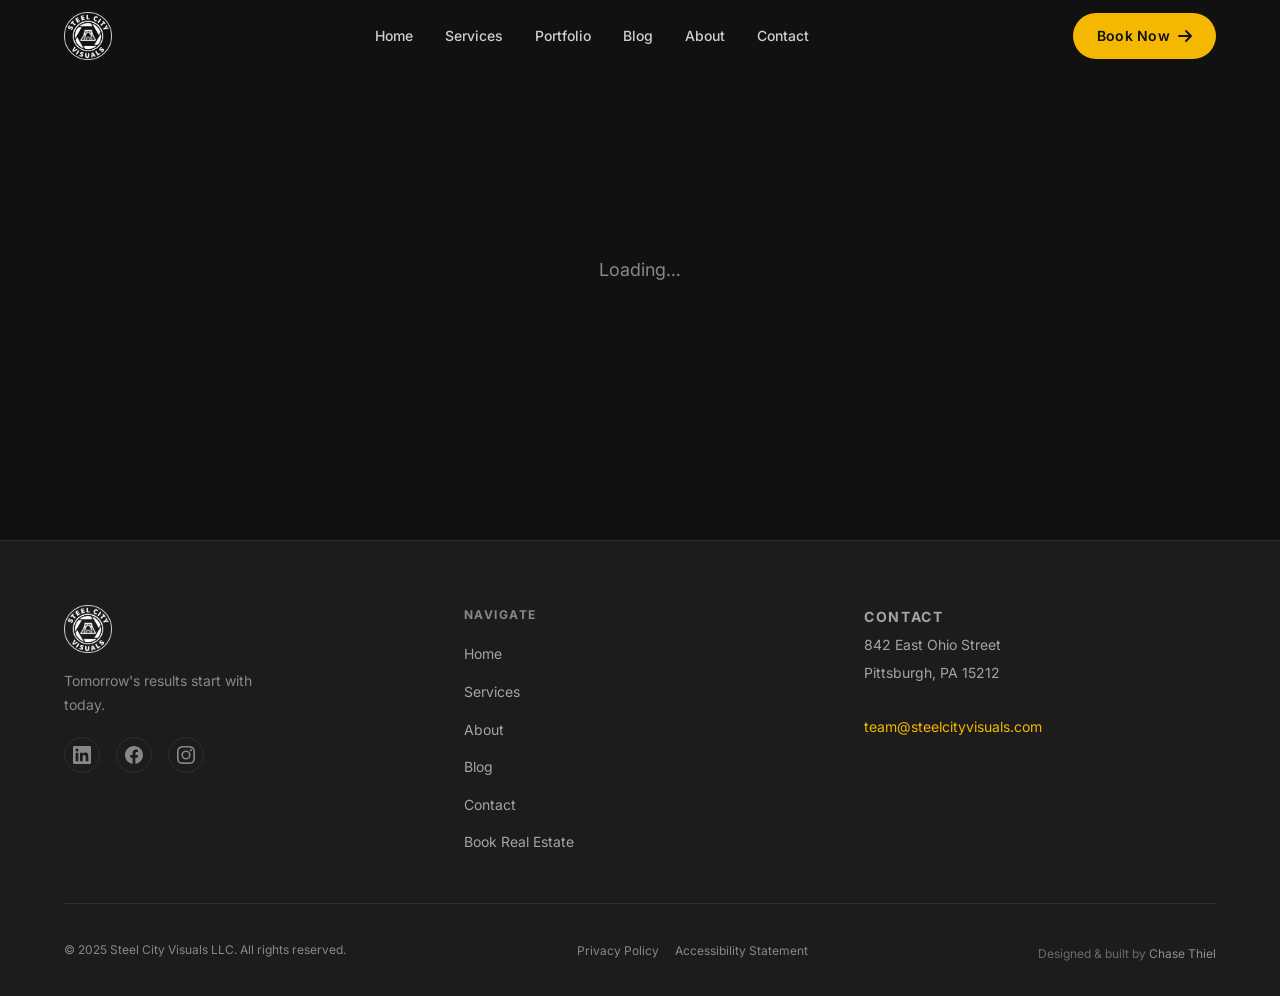
==== triple-play-package/index.html @ e825e0f8 "Publish campaign page: Triple Play Package" ====
<!DOCTYPE html>
<html lang="en">
<head>
  <meta charset="UTF-8" />
  <meta name="viewport" content="width=device-width, initial-scale=1.0" />
  <meta name="robots" content="noindex" />
  <title>Triple Play Package: Steel City Visuals</title>
  <meta name="description" id="meta-description" content="This is the triple play package!" />
  <meta property="og:title"       id="og-title"       content="Triple Play Package" />
  <meta property="og:description" id="og-description" content="This is the triple play package!" />
  <meta property="og:image"       id="og-image"        content="https://www.steelcityvisuals.com/assets/images/campaigns/pnc_aerial_drone.jpg" />
  <meta property="og:url"         id="og-url"          content="https://www.steelcityvisuals.com/triple-play-package" />
  <meta property="og:type" content="website" />
  <link rel="icon" type="image/png" href="/assets/images/brand/favicon.png" />

  <!-- Google Fonts -->
  <link rel="preconnect" href="https://fonts.googleapis.com" />
  <link rel="preconnect" href="https://fonts.gstatic.com" crossorigin />
  <link href="https://fonts.googleapis.com/css2?family=Inter:wght@400;500;600;700;800;900&display=swap" rel="stylesheet" />

  <!-- CSS -->
  <link rel="stylesheet" href="/css/variables.css" />
  <link rel="stylesheet" href="/css/base.css" />
  <link rel="stylesheet" href="/css/layout.css" />
  <link rel="stylesheet" href="/css/components.css" />
  <link rel="stylesheet" href="/css/blog.css" />
  <link rel="stylesheet" href="/css/campaign.css" />
</head>
<body>

  <a href="#main-content" class="skip-nav">Skip to main content</a>

  <!-- ── Navigation ── -->
  <nav class="nav scrolled" id="nav">
    <div class="container">
      <div class="nav__inner">

        <a href="/index.html" class="nav__logo" aria-label="Steel City Visuals">
          <img src="/assets/images/brand/logo-white.png" alt="Steel City Visuals" />
        </a>

        <ul class="nav__links">
          <li><a href="/index.html">Home</a></li>
          <li><a href="/index.html#services">Services</a></li>
          <li><a href="/portfolio.html">Portfolio</a></li>
          <li><a href="/blog.html">Blog</a></li>
          <li><a href="/index.html#about">About</a></li>
          <li><a href="/index.html#contact">Contact</a></li>
        </ul>

        <div class="nav__cta">
          <a href="https://portal.steelcityvisuals.com/book" target="_blank" rel="noopener" class="btn btn-primary">
            Book Now
            <svg width="14" height="14" viewBox="0 0 14 14" fill="none" aria-hidden="true">
              <path d="M1 7h12M8 2l5 5-5 5" stroke="currentColor" stroke-width="1.8" stroke-linecap="round" stroke-linejoin="round"/>
            </svg>
          </a>
        </div>

        <button class="nav__hamburger" aria-label="Toggle menu" aria-expanded="false">
          <span></span>
          <span></span>
          <span></span>
        </button>

      </div>
    </div>
  </nav>

  <!-- Mobile menu -->
  <div class="nav__mobile" role="navigation" aria-label="Mobile navigation">
    <a href="/index.html">Home</a>
    <a href="/index.html#services">Services</a>
    <a href="/portfolio.html">Portfolio</a>
    <a href="/blog.html">Blog</a>
    <a href="/index.html#about">About</a>
    <a href="/index.html#contact">Contact</a>
    <a href="https://portal.steelcityvisuals.com/book" target="_blank" rel="noopener" class="btn btn-primary">Book Now</a>
  </div>

  <main id="main-content">

    <!-- Loading state -->
    <div id="campaign-loading" style="min-height:60vh; display:flex; align-items:center; justify-content:center;">
      <p style="color:var(--color-muted); font-size:var(--text-lg);">Loading…</p>
    </div>

    <!-- Not found / inactive state -->
    <div id="campaign-unavailable" hidden style="min-height:60vh; display:flex; align-items:center; justify-content:center; text-align:center; padding: var(--space-16);">
      <div>
        <h1 style="font-size:var(--text-4xl); font-weight:900; color:var(--color-text); margin-bottom:var(--space-4);">Campaign Not Found</h1>
        <p style="color:var(--color-muted); margin-bottom:var(--space-8);">The campaign you're looking for doesn't exist or may have been removed.</p>
        <a href="/index.html" class="btn btn-primary">Back to Home</a>
      </div>
    </div>

    <!-- Campaign content -->
    <div id="campaign-content" hidden>

      <!-- Hero -->
      <section class="post-hero">
        <div class="post-hero__bg" id="campaign-hero-bg"></div>
        <div class="post-hero__overlay"></div>
        <div class="container post-hero__content">
          <h1 class="post-hero__title" id="campaign-title"></h1>
        </div>
      </section>

      <!-- Body -->
      <div class="container post-body-wrap">

        <div class="post-body">
          <p id="campaign-description"></p>
        </div>

        <!-- Contact -->
        <div class="campaign-contact">
          <div class="campaign-contact__heading">
            <span class="section-label">Get In Touch</span>
            <h2 class="section-title">Ready to Get Started?</h2>
            <p class="contact__intro">Fill out the form below and we'll get back to you within one business day.</p>
          </div>

          <div class="contact__form-wrap">
            <form class="contact__form" id="campaign-contact-form" action="https://formspree.io/f/xqejzloe" method="POST">
              <input type="hidden" name="campaign-slug"    id="campaign-field-slug" value="" />
              <input type="hidden" name="campaign-name"    id="campaign-field-name" value="" />
              <input type="hidden" name="_subject"         id="campaign-field-subject" value="" />

              <div class="contact__form-row">
                <div class="contact__field">
                  <label for="campaign-first-name" class="contact__label">First Name</label>
                  <input type="text" id="campaign-first-name" name="first-name" class="contact__input" placeholder="John" required />
                </div>
                <div class="contact__field">
                  <label for="campaign-last-name" class="contact__label">Last Name</label>
                  <input type="text" id="campaign-last-name" name="last-name" class="contact__input" placeholder="Smith" required />
                </div>
              </div>

              <div class="contact__field">
                <label for="campaign-email" class="contact__label">Email</label>
                <input type="email" id="campaign-email" name="email" class="contact__input" placeholder="john@example.com" required />
              </div>

              <div class="contact__field">
                <label for="campaign-message" class="contact__label">Message</label>
                <textarea id="campaign-message" name="message" class="contact__input contact__textarea" placeholder="Tell us about your project..." rows="5"></textarea>
              </div>

              <button type="submit" class="btn btn-primary btn-lg contact__submit">
                Send Message
                <svg width="16" height="16" viewBox="0 0 14 14" fill="none" aria-hidden="true">
                  <path d="M1 7h12M8 2l5 5-5 5" stroke="currentColor" stroke-width="1.8" stroke-linecap="round" stroke-linejoin="round"/>
                </svg>
              </button>
            </form>

            <div class="contact__success" id="campaign-contact-success" hidden>
              <svg width="40" height="40" viewBox="0 0 24 24" fill="none" aria-hidden="true">
                <circle cx="12" cy="12" r="10" stroke="currentColor" stroke-width="1.8"/>
                <path d="M8 12l3 3 5-5" stroke="currentColor" stroke-width="1.8" stroke-linecap="round" stroke-linejoin="round"/>
              </svg>
              <h3>Message Sent!</h3>
              <p>Thanks for reaching out — we'll be in touch within one business day.</p>
            </div>
          </div>
        </div>

      </div>

    </div>

  </main>

  <!-- ── Footer ── -->
  <footer class="footer">
    <div class="container">
      <div class="footer__top">

        <div class="footer__brand">
          <img src="/assets/images/brand/logo-white.png" alt="Steel City Visuals" class="footer__logo" />
          <p class="footer__tagline">Tomorrow's results start with today.</p>
          <div class="footer__socials">
            <a href="https://www.linkedin.com/company/steel-city-visuals" target="_blank" rel="noopener" aria-label="LinkedIn">
              <svg width="18" height="18" viewBox="0 0 24 24" fill="currentColor" aria-hidden="true"><path d="M20.447 20.452h-3.554v-5.569c0-1.328-.027-3.037-1.852-3.037-1.853 0-2.136 1.445-2.136 2.939v5.667H9.351V9h3.414v1.561h.046c.477-.9 1.637-1.85 3.37-1.85 3.601 0 4.267 2.37 4.267 5.455v6.286zM5.337 7.433a2.062 2.062 0 0 1-2.063-2.065 2.064 2.064 0 1 1 2.063 2.065zm1.782 13.019H3.555V9h3.564v11.452zM22.225 0H1.771C.792 0 0 .774 0 1.729v20.542C0 23.227.792 24 1.771 24h20.451C23.2 24 24 23.227 24 22.271V1.729C24 .774 23.2 0 22.222 0h.003z"/></svg>
            </a>
            <a href="https://www.facebook.com/steelcityvisuals" target="_blank" rel="noopener" aria-label="Facebook">
              <svg width="18" height="18" viewBox="0 0 24 24" fill="currentColor" aria-hidden="true"><path d="M24 12.073c0-6.627-5.373-12-12-12s-12 5.373-12 12c0 5.99 4.388 10.954 10.125 11.854v-8.385H7.078v-3.47h3.047V9.43c0-3.007 1.792-4.669 4.533-4.669 1.312 0 2.686.235 2.686.235v2.953H15.83c-1.491 0-1.956.925-1.956 1.874v2.25h3.328l-.532 3.47h-2.796v8.385C19.612 23.027 24 18.062 24 12.073z"/></svg>
            </a>
            <a href="https://www.instagram.com/steelcityvisuals" target="_blank" rel="noopener" aria-label="Instagram">
              <svg width="18" height="18" viewBox="0 0 24 24" fill="currentColor" aria-hidden="true"><path d="M12 2.163c3.204 0 3.584.012 4.85.07 3.252.148 4.771 1.691 4.919 4.919.058 1.265.069 1.645.069 4.849 0 3.205-.012 3.584-.069 4.849-.149 3.225-1.664 4.771-4.919 4.919-1.266.058-1.644.07-4.85.07-3.204 0-3.584-.012-4.849-.07-3.26-.149-4.771-1.699-4.919-4.92-.058-1.265-.07-1.644-.07-4.849 0-3.204.013-3.583.07-4.849.149-3.227 1.664-4.771 4.919-4.919 1.266-.057 1.645-.069 4.849-.069zM12 0C8.741 0 8.333.014 7.053.072 2.695.272.273 2.69.073 7.052.014 8.333 0 8.741 0 12c0 3.259.014 3.668.072 4.948.2 4.358 2.618 6.78 6.98 6.98C8.333 23.986 8.741 24 12 24c3.259 0 3.668-.014 4.948-.072 4.354-.2 6.782-2.618 6.979-6.98.059-1.28.073-1.689.073-4.948 0-3.259-.014-3.667-.072-4.947-.196-4.354-2.617-6.78-6.979-6.98C15.668.014 15.259 0 12 0zm0 5.838a6.162 6.162 0 1 0 0 12.324 6.162 6.162 0 0 0 0-12.324zM12 16a4 4 0 1 1 0-8 4 4 0 0 1 0 8zm6.406-11.845a1.44 1.44 0 1 0 0 2.881 1.44 1.44 0 0 0 0-2.881z"/></svg>
            </a>
          </div>
        </div>

        <div>
          <p class="footer__heading">Navigate</p>
          <ul class="footer__links">
            <li><a href="/index.html">Home</a></li>
            <li><a href="/index.html#services">Services</a></li>
            <li><a href="/index.html#about">About</a></li>
            <li><a href="/blog.html">Blog</a></li>
            <li><a href="/index.html#contact">Contact</a></li>
            <li><a href="https://portal.steelcityvisuals.com/book" target="_blank" rel="noopener">Book Real Estate</a></li>
          </ul>
        </div>

        <div class="footer__contact">
          <p class="footer__heading">Contact</p>
          <p>842 East Ohio Street</p>
          <p>Pittsburgh, PA 15212</p>
          <br />
          <a href="mailto:team@steelcityvisuals.com">team@steelcityvisuals.com</a>
        </div>

      </div>

      <div class="footer__bottom">
        <p id="footer-copyright" style="cursor:default;">&copy; 2025 Steel City Visuals LLC. All rights reserved.</p>
        <div style="display:flex; gap: var(--space-4);">
          <a href="/privacy.html">Privacy Policy</a>
          <a href="/accessibility.html">Accessibility Statement</a>
        </div>
        <p style="font-size:var(--text-xs); color:rgba(255,255,255,0.35); margin-top:var(--space-2);">Designed &amp; built by <a href="https://www.thielsoftware.com" target="_blank" rel="noopener" style="color:rgba(255,255,255,0.5); text-decoration:none;">Chase Thiel</a></p>
      </div>
    </div>
  </footer>

  <!-- Back to Top -->
  <button class="back-to-top" id="back-to-top" aria-label="Back to top">
    <svg width="20" height="20" viewBox="0 0 24 24" fill="none" aria-hidden="true">
      <path d="M12 19V5M5 12l7-7 7 7" stroke="currentColor" stroke-width="2" stroke-linecap="round" stroke-linejoin="round"/>
    </svg>
  </button>

  <!-- JS -->
  <script src="/js/nav.js"></script>
  <script src="/js/admin-knock.js"></script>
  <script src="/js/campaign.js?v=2"></script>

</body>
</html>
---- css/variables.css ----
:root {
  /* Colors */
  --color-bg:         #111111;
  --color-surface:    #1c1c1c;
  --color-surface-alt:#242424;
  --color-accent:     #F5B800;
  --color-accent-dark:#c99700;
  --color-text:       #ffffff;
  --color-muted:      #888888;
  --color-border:     rgba(255, 255, 255, 0.08);

  /* Typography */
  --font-sans: 'Inter', system-ui, -apple-system, sans-serif;
  --font-display: 'Inter', system-ui, -apple-system, sans-serif;

  /* Font sizes */
  --text-xs:   0.75rem;
  --text-sm:   0.875rem;
  --text-base: 1rem;
  --text-lg:   1.125rem;
  --text-xl:   1.25rem;
  --text-2xl:  1.5rem;
  --text-3xl:  1.875rem;
  --text-4xl:  2.25rem;
  --text-5xl:  3rem;
  --text-6xl:  3.75rem;

  /* Spacing */
  --space-1:  0.25rem;
  --space-2:  0.5rem;
  --space-3:  0.75rem;
  --space-4:  1rem;
  --space-5:  1.25rem;
  --space-6:  1.5rem;
  --space-8:  2rem;
  --space-10: 2.5rem;
  --space-12: 3rem;
  --space-16: 4rem;
  --space-20: 5rem;
  --space-24: 6rem;

  /* Layout */
  --max-width: 1200px;
  --nav-height: 72px;

  /* Borders */
  --radius-sm:  6px;
  --radius-md:  12px;
  --radius-lg:  20px;
  --radius-full: 9999px;

  /* Transitions */
  --transition-fast: 150ms ease;
  --transition-base: 250ms ease;
  --transition-slow: 400ms ease;

  /* Shadows */
  --shadow-sm: 0 1px 3px rgba(0, 0, 0, 0.4);
  --shadow-md: 0 4px 16px rgba(0, 0, 0, 0.5);
  --shadow-lg: 0 8px 32px rgba(0, 0, 0, 0.6);
}
---- css/base.css ----
/* ── Reset ── */
*, *::before, *::after {
  box-sizing: border-box;
  margin: 0;
  padding: 0;
}

[hidden] { display: none !important; }

/* ── Skip Navigation ── */
.skip-nav {
  position: absolute;
  top: -100%;
  left: var(--space-4);
  background: var(--color-accent);
  color: #111111;
  padding: var(--space-3) var(--space-6);
  border-radius: var(--radius-md);
  font-weight: 700;
  font-size: var(--text-sm);
  z-index: 9999;
  transition: top 0.2s ease;
}

.skip-nav:focus {
  top: var(--space-4);
}

html {
  scroll-behavior: smooth;
  font-size: 16px;
}

body {
  font-family: var(--font-sans);
  background-color: var(--color-bg);
  color: var(--color-text);
  line-height: 1.6;
  -webkit-font-smoothing: antialiased;
  -moz-osx-font-smoothing: grayscale;
  overflow-x: hidden;
}

img {
  display: block;
  max-width: 100%;
}

a {
  color: inherit;
  text-decoration: none;
}

ul, ol {
  list-style: none;
}

button {
  font-family: inherit;
  cursor: pointer;
  border: none;
  background: none;
}

/* ── Typography ── */
h1, h2, h3, h4 {
  line-height: 1.15;
  font-weight: 700;
  letter-spacing: -0.02em;
}

h1 { font-size: var(--text-5xl); }
h2 { font-size: var(--text-4xl); }
h3 { font-size: var(--text-2xl); }
h4 { font-size: var(--text-xl); }

p {
  color: var(--color-muted);
  line-height: 1.7;
}

/* ── Utility ── */
.container {
  width: 100%;
  max-width: var(--max-width);
  margin: 0 auto;
  padding: 0 var(--space-6);
}

.section {
  padding: var(--space-24) 0;
}

.section-label {
  display: inline-block;
  font-size: var(--text-xs);
  font-weight: 600;
  letter-spacing: 0.15em;
  text-transform: uppercase;
  color: var(--color-accent);
  margin-bottom: var(--space-4);
}

.section-title {
  font-size: var(--text-4xl);
  color: var(--color-text);
  margin-bottom: var(--space-4);
}

.section-subtitle {
  font-size: var(--text-lg);
  color: var(--color-muted);
  max-width: 560px;
}

/* ── Buttons ── */
.btn {
  display: inline-flex;
  align-items: center;
  gap: var(--space-2);
  padding: var(--space-3) var(--space-6);
  border-radius: var(--radius-full);
  font-size: var(--text-sm);
  font-weight: 600;
  letter-spacing: 0.02em;
  transition: all var(--transition-base);
  white-space: nowrap;
}

.btn-primary {
  background-color: var(--color-accent);
  color: #111111;
}

.btn-primary:hover {
  background-color: var(--color-accent-dark);
  transform: translateY(-1px);
  box-shadow: 0 6px 20px rgba(245, 184, 0, 0.35);
}

.btn-outline {
  border: 1.5px solid rgba(255, 255, 255, 0.25);
  color: var(--color-text);
}

.btn-outline:hover {
  border-color: var(--color-accent);
  color: var(--color-accent);
  transform: translateY(-1px);
}

/* ── Scroll animation base ── */
.reveal {
  opacity: 0;
  transform: translateY(28px);
  transition: opacity 0.6s ease, transform 0.6s ease;
}

.reveal.visible {
  opacity: 1;
  transform: translateY(0);
}

.reveal-delay-1 { transition-delay: 0.1s; }
.reveal-delay-2 { transition-delay: 0.2s; }
.reveal-delay-3 { transition-delay: 0.3s; }
.reveal-delay-4 { transition-delay: 0.4s; }

/* ── Mobile typography scale ── */
@media (max-width: 768px) {
  h1 { font-size: var(--text-4xl); }
  h2 { font-size: var(--text-3xl); }
  h3 { font-size: var(--text-xl); }

  .section {
    padding: var(--space-16) 0;
  }

  .section-title {
    font-size: var(--text-3xl);
  }
}
---- css/layout.css ----
/* ── Navigation ── */
.nav {
  position: fixed;
  top: 0;
  left: 0;
  right: 0;
  z-index: 100;
  height: var(--nav-height);
  display: flex;
  align-items: center;
  transition: background var(--transition-base), backdrop-filter var(--transition-base), box-shadow var(--transition-base);
}

.nav.scrolled {
  background: rgba(17, 17, 17, 0.88);
  backdrop-filter: blur(16px);
  -webkit-backdrop-filter: blur(16px);
  box-shadow: 0 1px 0 var(--color-border);
}

.nav__inner {
  display: flex;
  align-items: center;
  justify-content: space-between;
  width: 100%;
}

.nav__logo {
  display: flex;
  align-items: center;
  flex-shrink: 0;
}

.nav__logo img {
  height: 48px;
  width: auto;
}

.nav__links {
  display: flex;
  align-items: center;
  gap: var(--space-8);
}

.nav__links a {
  font-size: var(--text-sm);
  font-weight: 500;
  color: rgba(255, 255, 255, 0.8);
  transition: color var(--transition-fast);
  position: relative;
}

.nav__links a::after {
  content: '';
  position: absolute;
  bottom: -3px;
  left: 0;
  width: 0;
  height: 1.5px;
  background: var(--color-accent);
  transition: width var(--transition-base);
}

.nav__links a:hover {
  color: var(--color-text);
}

.nav__links a:hover::after {
  width: 100%;
}

.nav__cta {
  display: flex;
  align-items: center;
  gap: var(--space-4);
}

/* Hamburger */
.nav__hamburger {
  display: none;
  flex-direction: column;
  gap: 5px;
  padding: var(--space-2);
  cursor: pointer;
}

.nav__hamburger span {
  display: block;
  width: 24px;
  height: 2px;
  background: var(--color-text);
  border-radius: 2px;
  transition: all var(--transition-base);
}

.nav__hamburger.open span:nth-child(1) {
  transform: translateY(7px) rotate(45deg);
}
.nav__hamburger.open span:nth-child(2) {
  opacity: 0;
}
.nav__hamburger.open span:nth-child(3) {
  transform: translateY(-7px) rotate(-45deg);
}

/* Mobile menu */
.nav__mobile {
  display: none;
  position: fixed;
  top: var(--nav-height);
  left: 0;
  right: 0;
  background: rgba(17, 17, 17, 0.97);
  backdrop-filter: blur(20px);
  -webkit-backdrop-filter: blur(20px);
  padding: var(--space-8) var(--space-6);
  flex-direction: column;
  gap: var(--space-6);
  border-top: 1px solid var(--color-border);
  z-index: 99;
}

.nav__mobile.open {
  display: flex;
}

.nav__mobile a {
  font-size: var(--text-xl);
  font-weight: 600;
  color: var(--color-text);
  padding: var(--space-2) 0;
  border-bottom: 1px solid var(--color-border);
  transition: color var(--transition-fast);
}

.nav__mobile a:hover {
  color: var(--color-accent);
}

.nav__mobile .btn {
  width: 100%;
  justify-content: center;
  margin-top: var(--space-2);
}

/* ── Footer ── */
.footer {
  background: var(--color-surface);
  border-top: 1px solid var(--color-border);
  padding: var(--space-16) 0 var(--space-8);
}

.footer__top {
  display: grid;
  grid-template-columns: 1fr 1fr 1fr;
  gap: var(--space-12);
  padding-bottom: var(--space-12);
  border-bottom: 1px solid var(--color-border);
  margin-bottom: var(--space-8);
}

.footer__brand .footer__logo {
  height: 48px;
  margin-bottom: var(--space-4);
}

.footer__tagline {
  font-size: var(--text-sm);
  color: var(--color-muted);
  max-width: 220px;
}

.footer__heading {
  font-size: var(--text-xs);
  font-weight: 700;
  letter-spacing: 0.12em;
  text-transform: uppercase;
  color: var(--color-muted);
  margin-bottom: var(--space-4);
}

.footer__links {
  display: flex;
  flex-direction: column;
  gap: var(--space-3);
}

.footer__links a {
  font-size: var(--text-sm);
  color: rgba(255,255,255,0.6);
  transition: color var(--transition-fast);
}

.footer__links a:hover {
  color: var(--color-accent);
}

.footer__contact p {
  font-size: var(--text-sm);
  color: rgba(255,255,255,0.6);
  margin-bottom: var(--space-1);
}

.footer__contact a {
  font-size: var(--text-sm);
  color: var(--color-accent);
}

.footer__socials {
  display: flex;
  gap: var(--space-4);
  margin-top: var(--space-5);
}

.footer__socials a {
  width: 36px;
  height: 36px;
  border-radius: var(--radius-full);
  border: 1px solid var(--color-border);
  display: flex;
  align-items: center;
  justify-content: center;
  color: var(--color-muted);
  font-size: var(--text-sm);
  transition: all var(--transition-fast);
}

.footer__socials a:hover {
  border-color: var(--color-accent);
  color: var(--color-accent);
}

.footer__bottom {
  display: flex;
  align-items: center;
  justify-content: space-between;
  font-size: var(--text-xs);
  color: var(--color-muted);
}

/* ── Nav responsive ── */
@media (max-width: 768px) {
  .nav__links,
  .nav__cta {
    display: none;
  }

  .nav__hamburger {
    display: flex;
  }

  .footer__top {
    grid-template-columns: 1fr;
    gap: var(--space-8);
  }

  .footer__bottom {
    flex-direction: column;
    gap: var(--space-2);
    text-align: center;
  }
}

/* ── Back to Top ── */
.back-to-top {
  position: fixed;
  bottom: var(--space-8);
  right: var(--space-8);
  width: 44px;
  height: 44px;
  border-radius: 50%;
  background: var(--color-accent);
  color: #111111;
  display: flex;
  align-items: center;
  justify-content: center;
  cursor: pointer;
  border: none;
  opacity: 0;
  pointer-events: none;
  transform: translateY(12px);
  transition: opacity 0.3s ease, transform 0.3s ease;
  z-index: 50;
}

.back-to-top.visible {
  opacity: 1;
  pointer-events: auto;
  transform: translateY(0);
}

.back-to-top:hover {
  background: var(--color-accent-dark);
}
---- css/components.css ----
/* ================================================================
   COMPONENTS — added section by section
   ================================================================ */

/* ── Hero ── */
.hero {
  position: relative;
  min-height: 100vh;
  display: flex;
  align-items: center;
  overflow: hidden;
}

/* Background image — swap url() when hero-bg.jpg is added */
.hero__bg {
  position: absolute;
  inset: 0;
  background-color: #1a1f2e;
  /* fallback until image is added */
  background-size: cover;
  background-position: center 40%;
  background-repeat: no-repeat;
  transform: scale(1.05);
  transition: transform 0.1s linear;
  will-change: transform;
}

/* Dark gradient overlay — bottom-heavy so text is always readable */
.hero__overlay {
  position: absolute;
  inset: 0;
  background: linear-gradient(to bottom,
      rgba(0, 0, 0, 0.35) 0%,
      rgba(0, 0, 0, 0.55) 50%,
      rgba(0, 0, 0, 0.75) 100%);
}

.hero__content {
  position: relative;
  z-index: 2;
  padding-top: calc(var(--nav-height) + var(--space-16));
  padding-bottom: var(--space-24);
  max-width: 780px;
}

/* Trust badges row */
.hero__badges {
  display: flex;
  align-items: center;
  gap: var(--space-3);
  margin-bottom: var(--space-6);
  flex-wrap: wrap;
}

.hero__badge {
  font-size: var(--text-xs);
  font-weight: 600;
  letter-spacing: 0.1em;
  text-transform: uppercase;
  color: var(--color-accent);
}

.hero__badge-dot {
  width: 4px;
  height: 4px;
  border-radius: 50%;
  background: rgba(255, 255, 255, 0.35);
  flex-shrink: 0;
}

/* Headline */
.hero__headline {
  font-size: clamp(2.5rem, 6vw, 4.5rem);
  font-weight: 900;
  line-height: 1.08;
  letter-spacing: -0.03em;
  color: var(--color-text);
  margin-bottom: var(--space-6);
}

.hero__headline-accent {
  color: var(--color-accent);
}

/* Subheadline */
.hero__sub {
  font-size: var(--text-lg);
  color: rgba(255, 255, 255, 0.75);
  line-height: 1.65;
  margin-bottom: var(--space-10);
  max-width: 600px;
}

/* CTAs */
.hero__ctas {
  display: flex;
  gap: var(--space-4);
  flex-wrap: wrap;
}

.btn-lg {
  padding: var(--space-4) var(--space-8);
  font-size: var(--text-base);
}

/* Scroll indicator */
.hero__scroll {
  position: absolute;
  bottom: var(--space-8);
  left: 50%;
  transform: translateX(-50%);
  z-index: 2;
}

.hero__scroll span {
  display: block;
  width: 22px;
  height: 36px;
  border: 2px solid rgba(255, 255, 255, 0.35);
  border-radius: 12px;
  position: relative;
}

.hero__scroll span::before {
  content: '';
  position: absolute;
  top: 5px;
  left: 50%;
  transform: translateX(-50%);
  width: 3px;
  height: 7px;
  background: var(--color-accent);
  border-radius: 2px;
  animation: scroll-dot 1.8s ease infinite;
}

@keyframes scroll-dot {
  0% {
    opacity: 1;
    transform: translateX(-50%) translateY(0);
  }

  80% {
    opacity: 0;
    transform: translateX(-50%) translateY(12px);
  }

  100% {
    opacity: 0;
    transform: translateX(-50%) translateY(0);
  }
}

/* ── Trust Strip ── */
.trust {
  background: var(--color-surface);
  border-top: 1px solid var(--color-border);
  border-bottom: 1px solid var(--color-border);
  padding: var(--space-6) 0;
  overflow: hidden;
}

.trust__label {
  text-align: center;
  font-size: var(--text-xs);
  font-weight: 600;
  letter-spacing: 0.12em;
  text-transform: uppercase;
  color: var(--color-muted);
  margin-bottom: var(--space-5);
}

/* Fade edges */
.trust__track-wrapper {
  position: relative;
  overflow: hidden;
}

.trust__track-wrapper::before,
.trust__track-wrapper::after {
  content: '';
  position: absolute;
  top: 0;
  bottom: 0;
  width: 120px;
  z-index: 2;
  pointer-events: none;
}

.trust__track-wrapper::before {
  left: 0;
  background: linear-gradient(to right, var(--color-surface), transparent);
}

.trust__track-wrapper::after {
  right: 0;
  background: linear-gradient(to left, var(--color-surface), transparent);
}

.trust__track {
  display: flex;
  align-items: center;
  gap: var(--space-12);
  width: max-content;
  animation: marquee 36s linear infinite;
}

.trust__track:hover {
  animation-play-state: paused;
}

.trust__logo {
  height: 32px;
  width: auto;
  object-fit: contain;
  flex-shrink: 0;
  /* Make all logos white */
  filter: brightness(0) invert(1);
  opacity: 0.5;
  transition: opacity var(--transition-base);
}

.trust__logo:hover {
  opacity: 0.9;
}

/* Taller stacked logos (Coldwell Banker, Charter Homes) */
.trust__logo--tall {
  height: 44px;
}

@keyframes marquee {
  from {
    transform: translateX(0);
  }

  to {
    transform: translateX(-50%);
  }
}

/* ── Stats ── */
.stats {
  background: var(--color-surface);
  border-top: 1px solid var(--color-border);
  border-bottom: 1px solid var(--color-border);
  padding: var(--space-20) 0;
}

.stats__grid {
  display: grid;
  grid-template-columns: repeat(4, 1fr);
  gap: var(--space-4);
}

.stats__item {
  text-align: center;
  padding: var(--space-10) var(--space-6);
  border-radius: var(--radius-lg);
  background: var(--color-surface-alt);
  border: 1px solid var(--color-border);
  transition: border-color var(--transition-base);
}

.stats__item:hover {
  border-color: var(--color-accent);
}

.stats__number {
  font-size: clamp(2.5rem, 4vw, 3.5rem);
  font-weight: 900;
  letter-spacing: -0.03em;
  color: var(--color-accent);
  line-height: 1;
  margin-bottom: var(--space-4);
}

.stats__label {
  font-size: var(--text-base);
  font-weight: 700;
  color: var(--color-text);
  margin-bottom: var(--space-2);
}

.stats__sub {
  font-size: var(--text-sm);
  color: var(--color-muted);
}

@media (max-width: 1024px) {
  .stats__grid {
    grid-template-columns: repeat(2, 1fr);
  }
}

@media (max-width: 480px) {
  .stats__grid {
    grid-template-columns: 1fr;
  }
}

/* ── Services ── */
.services__header {
  max-width: 600px;
  margin-bottom: var(--space-12);
}

.services__header .section-title {
  margin-bottom: var(--space-3);
}

/* Featured card */
.services__featured {
  display: grid;
  grid-template-columns: auto 1fr;
  gap: var(--space-10);
  background: var(--color-accent);
  color: #111111;
  border-radius: var(--radius-lg);
  padding: var(--space-10) var(--space-12);
  margin-bottom: var(--space-6);
  align-items: start;
}

.services__featured-icon {
  width: 72px;
  height: 72px;
  background: rgba(0, 0, 0, 0.12);
  border-radius: var(--radius-md);
  display: flex;
  align-items: center;
  justify-content: center;
  flex-shrink: 0;
  color: #111111;
}

.services__featured-tag {
  display: inline-block;
  font-size: var(--text-xs);
  font-weight: 700;
  letter-spacing: 0.1em;
  text-transform: uppercase;
  background: rgba(0, 0, 0, 0.15);
  color: #111111;
  padding: var(--space-1) var(--space-3);
  border-radius: var(--radius-full);
  margin-bottom: var(--space-3);
}

.services__featured-title {
  font-size: var(--text-3xl);
  font-weight: 800;
  color: #111111;
  margin-bottom: var(--space-3);
}

.services__featured-desc {
  color: rgba(0, 0, 0, 0.7);
  font-size: var(--text-base);
  line-height: 1.7;
  max-width: 600px;
  margin-bottom: var(--space-6);
}

.services__featured-list {
  display: grid;
  grid-template-columns: 1fr 1fr;
  gap: var(--space-2) var(--space-8);
}

.services__featured-list li {
  font-size: var(--text-sm);
  font-weight: 600;
  color: #111111;
  display: flex;
  align-items: center;
  gap: var(--space-2);
}

.services__featured-list li::before {
  content: '';
  width: 6px;
  height: 6px;
  border-radius: 50%;
  background: #111111;
  flex-shrink: 0;
}

/* Service card grid — 2×2 layout */
.services__grid {
  display: grid;
  grid-template-columns: repeat(2, 1fr);
  gap: var(--space-4);
}

.services__card {
  background: var(--color-surface);
  border: 1px solid var(--color-border);
  border-radius: var(--radius-lg);
  padding: var(--space-8);
  transition: border-color var(--transition-base), transform var(--transition-base);
}

.services__card:hover {
  border-color: var(--color-accent);
  transform: translateY(-4px);
}

.services__card-icon {
  width: 48px;
  height: 48px;
  background: var(--color-surface-alt);
  border-radius: var(--radius-md);
  display: flex;
  align-items: center;
  justify-content: center;
  color: var(--color-accent);
  margin-bottom: var(--space-5);
}

.services__card-title {
  font-size: var(--text-lg);
  font-weight: 700;
  color: var(--color-text);
  margin-bottom: var(--space-3);
}

.services__card-desc {
  font-size: var(--text-sm);
  color: var(--color-muted);
  line-height: 1.7;
}

/* Services responsive */
@media (max-width: 1024px) {
  .services__grid {
    grid-template-columns: repeat(2, 1fr);
  }

}

@media (max-width: 768px) {
  .services__featured {
    grid-template-columns: 1fr;
    padding: var(--space-8);
    gap: var(--space-6);
  }

  .services__featured-list {
    grid-template-columns: 1fr;
  }

  .services__featured-title {
    font-size: var(--text-2xl);
  }

  .services__grid {
    grid-template-columns: 1fr;
  }
}

/* ── Pricing ── */
.pricing__header {
  text-align: center;
  margin-bottom: var(--space-12);
}

.pricing__header .section-title {
  margin-bottom: var(--space-3);
}

.pricing__category {
  margin-bottom: var(--space-6);
  padding-bottom: var(--space-4);
  border-bottom: 1px solid var(--color-border);
}

.pricing__category-title {
  font-size: var(--text-xl);
  font-weight: 700;
  color: var(--color-text);
}

.pricing__category-sub {
  font-size: var(--text-sm);
  color: var(--color-muted);
  margin-top: var(--space-1);
}

/* RE package cards */
.pricing__grid {
  display: grid;
  grid-template-columns: repeat(3, 1fr);
  gap: var(--space-5);
  margin-bottom: var(--space-16);
  align-items: start;
}

.pricing__card {
  background: var(--color-surface);
  border: 1px solid var(--color-border);
  border-radius: var(--radius-lg);
  padding: var(--space-8);
  position: relative;
  transition: border-color var(--transition-base), transform var(--transition-base);
}

.pricing__card:hover {
  border-color: var(--color-accent);
  transform: translateY(-4px);
}

.pricing__card--featured {
  border-color: var(--color-accent);
  background: var(--color-surface-alt);
  transform: scale(1.03);
}

.pricing__card--featured:hover {
  transform: scale(1.03) translateY(-4px);
}

.pricing__popular {
  position: absolute;
  top: -13px;
  left: 50%;
  transform: translateX(-50%);
  background: var(--color-accent);
  color: #111111;
  font-size: var(--text-xs);
  font-weight: 700;
  letter-spacing: 0.1em;
  text-transform: uppercase;
  padding: var(--space-1) var(--space-4);
  border-radius: var(--radius-full);
  white-space: nowrap;
}

.pricing__card-header {
  text-align: center;
  padding-bottom: var(--space-6);
  margin-bottom: var(--space-6);
  border-bottom: 1px solid var(--color-border);
}

.pricing__tier {
  font-size: var(--text-sm);
  font-weight: 700;
  letter-spacing: 0.1em;
  text-transform: uppercase;
  color: var(--color-accent);
  margin-bottom: var(--space-3);
}

.pricing__price {
  font-size: clamp(2.5rem, 4vw, 3.5rem);
  font-weight: 900;
  color: var(--color-text);
  line-height: 1;
  letter-spacing: -0.03em;
}

.pricing__dollar {
  font-size: 1.5rem;
  font-weight: 700;
  vertical-align: top;
  margin-top: 8px;
  display: inline-block;
}

.pricing__price--quote {
  font-size: var(--text-2xl);
  color: var(--color-accent);
  letter-spacing: -0.01em;
}

.pricing__cadence {
  font-size: var(--text-sm);
  color: var(--color-muted);
  margin-top: var(--space-2);
}

.pricing__features {
  display: flex;
  flex-direction: column;
  gap: var(--space-3);
  margin-bottom: var(--space-8);
}

.pricing__features li {
  font-size: var(--text-sm);
  color: rgba(255, 255, 255, 0.75);
  display: flex;
  align-items: center;
  gap: var(--space-3);
}

.pricing__features li::before {
  content: '';
  width: 16px;
  height: 16px;
  border-radius: 50%;
  background: rgba(245, 184, 0, 0.15);
  border: 1.5px solid var(--color-accent);
  flex-shrink: 0;
  background-image: url("data:image/svg+xml,%3Csvg xmlns='http://www.w3.org/2000/svg' width='10' height='10' viewBox='0 0 24 24' fill='none' stroke='%23F5B800' stroke-width='3'%3E%3Cpath d='M20 6L9 17l-5-5'/%3E%3C/svg%3E");
  background-repeat: no-repeat;
  background-position: center;
}

.pricing__btn {
  width: 100%;
  justify-content: center;
}

/* Real estate block */
.pricing__re-block {
  display: grid;
  grid-template-columns: 1fr auto;
  gap: var(--space-12);
  align-items: center;
  background: var(--color-surface);
  border: 1px solid var(--color-border);
  border-radius: var(--radius-lg);
  padding: var(--space-10) var(--space-12);
  margin-bottom: var(--space-16);
}

.pricing__re-label {
  font-size: var(--text-xs);
  font-weight: 700;
  letter-spacing: 0.12em;
  text-transform: uppercase;
  color: var(--color-accent);
  margin-bottom: var(--space-3);
}

.pricing__re-desc {
  font-size: var(--text-base);
  color: var(--color-muted);
  line-height: 1.75;
  max-width: 520px;
  margin-bottom: var(--space-6);
}

.pricing__re-includes {
  display: grid;
  grid-template-columns: 1fr 1fr;
  gap: var(--space-2) var(--space-8);
}

.pricing__re-includes li {
  font-size: var(--text-sm);
  color: rgba(255, 255, 255, 0.7);
  display: flex;
  align-items: center;
  gap: var(--space-2);
}

.pricing__re-includes li::before {
  content: '';
  width: 16px;
  height: 16px;
  border-radius: 50%;
  background: rgba(245, 184, 0, 0.15);
  border: 1.5px solid var(--color-accent);
  flex-shrink: 0;
  background-image: url("data:image/svg+xml,%3Csvg xmlns='http://www.w3.org/2000/svg' width='10' height='10' viewBox='0 0 24 24' fill='none' stroke='%23F5B800' stroke-width='3'%3E%3Cpath d='M20 6L9 17l-5-5'/%3E%3C/svg%3E");
  background-repeat: no-repeat;
  background-position: center;
}

.pricing__re-right {
  text-align: center;
  background: var(--color-surface-alt);
  border: 1px solid var(--color-border);
  border-radius: var(--radius-lg);
  padding: var(--space-8) var(--space-10);
  min-width: 280px;
}

.pricing__re-cta-label {
  font-size: var(--text-lg);
  font-weight: 700;
  color: var(--color-text);
  margin-bottom: var(--space-2);
}

.pricing__re-cta-sub {
  font-size: var(--text-sm);
  color: var(--color-muted);
  margin-bottom: var(--space-6);
}

.pricing__re-note {
  font-size: var(--text-xs);
  color: var(--color-muted);
  margin-top: var(--space-3);
}

@media (max-width: 1024px) {
  .pricing__re-block {
    grid-template-columns: 1fr;
  }

  .pricing__re-right {
    min-width: unset;
  }

  .pricing__re-right .btn {
    width: 100%;
    justify-content: center;
  }
}

@media (max-width: 600px) {
  .pricing__re-block {
    padding: var(--space-6);
  }

  .pricing__re-includes {
    grid-template-columns: 1fr;
  }

  .pricing__re-right {
    padding: var(--space-6);
  }

  .pricing__re-right .btn {
    width: 100%;
    justify-content: center;
    white-space: normal;
    text-align: center;
  }
}

/* Social Media pricing block */
.pricing__social {
  display: grid;
  grid-template-columns: 1fr auto;
  gap: var(--space-12);
  background: var(--color-surface);
  border: 1px solid var(--color-border);
  border-radius: var(--radius-xl);
  padding: var(--space-10);
  margin-bottom: var(--space-16);
  align-items: center;
}

.pricing__social-right {
  text-align: center;
  background: var(--color-surface-alt);
  border: 1px solid var(--color-border);
  border-radius: var(--radius-lg);
  padding: var(--space-8);
  min-width: 280px;
}

@media (max-width: 1024px) {
  .pricing__social {
    grid-template-columns: 1fr;
  }

  .pricing__social-right {
    min-width: unset;
  }

  .pricing__social-right .btn {
    width: 100%;
    justify-content: center;
  }
}

@media (max-width: 600px) {
  .pricing__social {
    padding: var(--space-6);
  }

  .pricing__social-right {
    padding: var(--space-6);
  }

  .pricing__social-right .btn {
    white-space: normal;
    text-align: center;
  }
}

/* Other services row */
.pricing__other {
  display: grid;
  grid-template-columns: repeat(4, 1fr);
  gap: var(--space-4);
}

.pricing__other-card {
  background: var(--color-surface);
  border: 1px solid var(--color-border);
  border-radius: var(--radius-lg);
  padding: var(--space-6);
  transition: border-color var(--transition-base);
}

.pricing__other-card:hover {
  border-color: var(--color-accent);
}

.pricing__other-name {
  font-size: var(--text-base);
  font-weight: 700;
  color: var(--color-text);
  margin-bottom: var(--space-2);
}

.pricing__other-price {
  font-size: var(--text-xl);
  font-weight: 800;
  color: var(--color-accent);
  margin-bottom: var(--space-2);
  letter-spacing: -0.02em;
}

.pricing__other-desc {
  font-size: var(--text-xs);
  color: var(--color-muted);
  line-height: 1.5;
  margin-bottom: var(--space-5);
}

.pricing__other-link {
  font-size: var(--text-sm);
  font-weight: 700;
  color: var(--color-accent);
  transition: opacity var(--transition-fast);
}

.pricing__other-link:hover {
  opacity: 0.75;
}

/* Pricing responsive */
@media (max-width: 1024px) {
  .pricing__other {
    grid-template-columns: repeat(2, 1fr);
  }
}

@media (max-width: 768px) {
  .pricing__grid {
    grid-template-columns: 1fr;
  }

  .pricing__card--featured {
    transform: none;
  }

  .pricing__card--featured:hover {
    transform: translateY(-4px);
  }

  .pricing__other {
    grid-template-columns: 1fr 1fr;
  }
}

@media (max-width: 480px) {
  .pricing__other {
    grid-template-columns: 1fr;
  }
}

/* ── About ── */
.about__split {
  display: grid;
  grid-template-columns: 1fr 1fr;
  gap: var(--space-16);
  align-items: center;
  margin-bottom: var(--space-24);
}

.about__image-wrap {
  position: relative;
  border-radius: var(--radius-lg);
  overflow: visible;
}

.about__image {
  width: 100%;
  height: 520px;
  object-fit: cover;
  border-radius: var(--radius-lg);
  display: block;
}

.about__image-badge {
  position: absolute;
  bottom: -20px;
  right: -20px;
  background: var(--color-accent);
  color: #111111;
  border-radius: var(--radius-md);
  padding: var(--space-5) var(--space-6);
  text-align: center;
  box-shadow: var(--shadow-lg);
}

.about__badge-year {
  display: block;
  font-size: var(--text-xs);
  font-weight: 700;
  letter-spacing: 0.1em;
  text-transform: uppercase;
  opacity: 0.7;
}

.about__badge-num {
  display: block;
  font-size: var(--text-4xl);
  font-weight: 900;
  line-height: 1;
  letter-spacing: -0.03em;
}

.about__badge-city {
  display: block;
  font-size: var(--text-xs);
  font-weight: 600;
  margin-top: var(--space-1);
}

.about__content {
  padding-left: var(--space-4);
}

.about__content .section-title {
  margin-bottom: var(--space-5);
}

.about__body {
  color: var(--color-muted);
  font-size: var(--text-base);
  line-height: 1.8;
  margin-bottom: var(--space-5);
}

.about__pillars {
  display: flex;
  flex-direction: column;
  gap: var(--space-4);
  margin-top: var(--space-8);
  padding-top: var(--space-8);
  border-top: 1px solid var(--color-border);
}

.about__pillar {
  display: flex;
  align-items: center;
  gap: var(--space-4);
}

.about__pillar-icon {
  color: var(--color-accent);
  font-size: 10px;
  flex-shrink: 0;
}

.about__pillar-title {
  font-size: var(--text-sm);
  font-weight: 700;
  color: var(--color-text);
}

.about__pillar-sub {
  font-size: var(--text-xs);
  color: var(--color-muted);
  margin-top: 2px;
}

/* ── Team ── */
.team__header {
  text-align: center;
  margin-bottom: var(--space-12);
}

.team__header .section-title {
  margin-bottom: 0;
}

.team__featured {
  margin-bottom: var(--space-6);
}

.team__grid {
  display: grid;
  grid-template-columns: repeat(3, 1fr);
  gap: var(--space-6);
}

.team__card {
  background: var(--color-surface);
  border: 1px solid var(--color-border);
  border-radius: var(--radius-lg);
  padding: var(--space-8);
  transition: border-color var(--transition-base);
}

.team__card:hover {
  border-color: var(--color-accent);
}

.team__card--featured {
  display: grid;
  grid-template-columns: 140px 1fr;
  gap: var(--space-8);
  align-items: center;
}

.team__card--grid {
  display: flex;
  flex-direction: column;
  align-items: center;
  text-align: center;
}

.team__card--grid .team__photo-wrap {
  margin-bottom: var(--space-4);
}

.team__card--grid .team__linkedin {
  justify-content: center;
}

.team__photo-wrap {
  flex-shrink: 0;
}

.team__photo {
  width: 120px;
  height: 120px;
  object-fit: contain;
  display: block;
}

.team__name {
  font-size: var(--text-xl);
  font-weight: 800;
  color: var(--color-text);
  margin-bottom: var(--space-1);
}

.team__title {
  font-size: var(--text-xs);
  font-weight: 600;
  letter-spacing: 0.08em;
  text-transform: uppercase;
  color: var(--color-accent);
  margin-bottom: var(--space-4);
}

.team__bio {
  font-size: var(--text-sm);
  color: var(--color-muted);
  line-height: 1.75;
}

.team__linkedin {
  display: inline-flex;
  align-items: center;
  gap: var(--space-2);
  margin-top: var(--space-4);
  font-size: var(--text-sm);
  font-weight: 600;
  color: var(--color-muted);
  transition: color var(--transition-fast);
}

.team__linkedin:hover {
  color: var(--color-accent);
}

/* About responsive */
@media (max-width: 1024px) {
  .about__split {
    grid-template-columns: 1fr;
    gap: var(--space-12);
  }

  .about__content {
    padding-left: 0;
  }

  .about__image {
    height: 380px;
  }

  .about__image-badge {
    right: var(--space-4);
    bottom: calc(-1 * var(--space-8));
  }

  .team__grid {
    grid-template-columns: repeat(2, 1fr);
  }
}

@media (max-width: 600px) {
  .team__grid {
    grid-template-columns: 1fr;
  }

  .team__card--featured {
    grid-template-columns: 1fr;
    text-align: center;
  }

  .team__card--featured .team__photo-wrap {
    margin: 0 auto var(--space-4);
  }

  .team__card--featured .team__linkedin {
    justify-content: center;
  }

  .team__photo {
    margin: 0 auto;
  }

  .about__image {
    height: 280px;
  }
}

/* ── Testimonials ── */
.testimonials {
  background: var(--color-surface);
  border-top: 1px solid var(--color-border);
  overflow: hidden;
}

.testimonials__header {
  text-align: center;
  margin-bottom: var(--space-12);
}

.testimonials__header .section-title {
  margin-bottom: 0;
}

.testimonials__marquee-wrap {
  display: flex;
  flex-direction: column;
  gap: var(--space-4);
  overflow: hidden;
  -webkit-mask-image: linear-gradient(to right, transparent 0%, black 8%, black 92%, transparent 100%);
  mask-image: linear-gradient(to right, transparent 0%, black 8%, black 92%, transparent 100%);
}

.testimonials__track {
  display: flex;
  gap: var(--space-4);
  width: max-content;
}

.testimonials__track--fwd {
  animation: testimonials-fwd 50s linear infinite;
}

.testimonials__track--rev {
  animation: testimonials-rev 50s linear infinite;
}

.testimonials__marquee-wrap:hover .testimonials__track {
  animation-play-state: paused;
}

@keyframes testimonials-fwd {
  from { transform: translateX(0); }
  to   { transform: translateX(-50%); }
}

@keyframes testimonials-rev {
  from { transform: translateX(-50%); }
  to   { transform: translateX(0); }
}

.testimonials__card {
  width: 400px;
  flex-shrink: 0;
  background: var(--color-bg);
  border: 1px solid var(--color-border);
  border-radius: var(--radius-lg);
  padding: var(--space-8);
  display: flex;
  flex-direction: column;
  gap: var(--space-4);
  position: relative;
  transition: border-color var(--transition-base);
}

.testimonials__card:hover {
  border-color: var(--color-accent);
}

.testimonials__card::before {
  content: '\201C';
  position: absolute;
  top: var(--space-4);
  right: var(--space-6);
  font-size: 6rem;
  line-height: 1;
  color: var(--color-accent);
  opacity: 0.12;
  font-family: Georgia, serif;
  pointer-events: none;
}

.testimonials__stars {
  color: var(--color-accent);
  font-size: var(--text-base);
  letter-spacing: 2px;
}

.testimonials__quote {
  font-size: var(--text-sm);
  color: rgba(255, 255, 255, 0.8);
  line-height: 1.8;
  font-style: italic;
  flex: 1;
  border: none;
  margin: 0;
  padding: 0;
}

.testimonials__author {
  padding-top: var(--space-4);
  border-top: 1px solid var(--color-border);
}

.testimonials__name {
  font-size: var(--text-sm);
  font-weight: 700;
  color: var(--color-text);
}

.testimonials__role {
  font-size: var(--text-xs);
  font-weight: 600;
  letter-spacing: 0.08em;
  text-transform: uppercase;
  color: var(--color-accent);
  margin-top: var(--space-1);
}

/* ── Contact ── */
.contact__inner {
  display: grid;
  grid-template-columns: 1fr 1.2fr;
  gap: var(--space-16);
  align-items: start;
}

.contact__info .section-title {
  margin-bottom: var(--space-4);
}

.contact__intro {
  font-size: var(--text-base);
  color: var(--color-muted);
  line-height: 1.75;
  margin-bottom: var(--space-10);
}

.contact__details {
  display: flex;
  flex-direction: column;
  gap: var(--space-6);
  margin-bottom: var(--space-10);
}

.contact__detail {
  display: flex;
  gap: var(--space-4);
  align-items: flex-start;
}

.contact__detail-icon {
  width: 40px;
  height: 40px;
  background: var(--color-surface);
  border: 1px solid var(--color-border);
  border-radius: var(--radius-md);
  display: flex;
  align-items: center;
  justify-content: center;
  color: var(--color-accent);
  flex-shrink: 0;
}

.contact__detail-label {
  font-size: var(--text-xs);
  font-weight: 700;
  letter-spacing: 0.1em;
  text-transform: uppercase;
  color: var(--color-muted);
  margin-bottom: var(--space-1);
}

.contact__detail-value {
  font-size: var(--text-sm);
  color: rgba(255, 255, 255, 0.75);
  line-height: 1.6;
}

.contact__detail-link {
  color: var(--color-accent);
  transition: opacity var(--transition-fast);
}

.contact__detail-link:hover {
  opacity: 0.8;
}

.contact__socials {
  display: flex;
  gap: var(--space-3);
  flex-wrap: wrap;
  margin-bottom: var(--space-10);
}

.contact__social-link {
  display: inline-flex;
  align-items: center;
  gap: var(--space-2);
  padding: var(--space-2) var(--space-4);
  border: 1px solid var(--color-border);
  border-radius: var(--radius-full);
  font-size: var(--text-sm);
  font-weight: 500;
  color: rgba(255, 255, 255, 0.65);
  transition: all var(--transition-fast);
}

.contact__social-link:hover {
  border-color: var(--color-accent);
  color: var(--color-accent);
}

.contact__book-btn {
  width: 100%;
  justify-content: center;
}

/* Form */
.contact__form-wrap {
  background: var(--color-surface);
  border: 1px solid var(--color-border);
  border-radius: var(--radius-lg);
  padding: var(--space-10);
}

.contact__form {
  display: flex;
  flex-direction: column;
  gap: var(--space-5);
}

.contact__form-row {
  display: grid;
  grid-template-columns: 1fr 1fr;
  gap: var(--space-4);
}

.contact__field {
  display: flex;
  flex-direction: column;
  gap: var(--space-2);
}

.contact__label {
  font-size: var(--text-xs);
  font-weight: 700;
  letter-spacing: 0.08em;
  text-transform: uppercase;
  color: var(--color-muted);
}

.contact__input {
  background: var(--color-bg);
  border: 1px solid var(--color-border);
  border-radius: var(--radius-md);
  padding: var(--space-3) var(--space-4);
  font-size: var(--text-sm);
  font-family: var(--font-sans);
  color: var(--color-text);
  width: 100%;
  transition: border-color var(--transition-fast), box-shadow var(--transition-fast);
  outline: none;
  appearance: none;
  -webkit-appearance: none;
}

.contact__input::placeholder {
  color: var(--color-muted);
  opacity: 0.6;
}

.contact__input:focus {
  border-color: var(--color-accent);
  box-shadow: 0 0 0 3px rgba(245, 184, 0, 0.12);
}

.contact__select {
  cursor: pointer;
  background-image: url("data:image/svg+xml,%3Csvg xmlns='http://www.w3.org/2000/svg' width='12' height='12' viewBox='0 0 24 24' fill='none' stroke='%23888' stroke-width='2'%3E%3Cpath d='M6 9l6 6 6-6'/%3E%3C/svg%3E");
  background-repeat: no-repeat;
  background-position: right var(--space-4) center;
  padding-right: var(--space-10);
}

.contact__select option {
  background: var(--color-surface);
  color: var(--color-text);
}

.contact__textarea {
  resize: vertical;
  min-height: 120px;
}

.contact__submit {
  width: 100%;
  justify-content: center;
  margin-top: var(--space-2);
}

.contact__success {
  text-align: center;
  padding: var(--space-16) var(--space-8);
  color: var(--color-accent);
}

.contact__success svg {
  margin: 0 auto var(--space-4);
  color: var(--color-accent);
}

.contact__success h3 {
  font-size: var(--text-2xl);
  color: var(--color-text);
  margin-bottom: var(--space-3);
}

.contact__success p {
  font-size: var(--text-base);
  color: var(--color-muted);
}

/* Contact responsive */
@media (max-width: 1024px) {
  .contact__inner {
    grid-template-columns: 1fr;
    gap: var(--space-12);
  }
}

@media (max-width: 640px) {
  .contact__form-wrap {
    padding: var(--space-6);
  }

  .contact__form-row {
    grid-template-columns: 1fr;
  }
}

/* ── Hero responsive ── */
@media (max-width: 768px) {
  .hero__content {
    padding-top: calc(var(--nav-height) + var(--space-12));
    padding-bottom: var(--space-16);
  }

  .hero__br {
    display: none;
  }

  .hero__sub {
    font-size: var(--text-base);
  }

  .hero__ctas {
    flex-direction: column;
  }

  .hero__ctas .btn {
    width: 100%;
    justify-content: center;
  }
}
---- css/blog.css ----
/* ── Blog Listing Page ── */

/* Page Hero */
.blog-hero {
  padding: calc(var(--nav-height) + var(--space-16)) 0 var(--space-16);
  text-align: center;
  background: var(--color-bg);
  border-bottom: 1px solid var(--color-border);
}

.blog-hero__label {
  display: inline-block;
  font-size: var(--text-xs);
  font-weight: 700;
  letter-spacing: 0.12em;
  text-transform: uppercase;
  color: var(--color-accent);
  margin-bottom: var(--space-4);
}

.blog-hero__title {
  font-size: var(--text-5xl);
  font-weight: 900;
  color: var(--color-text);
  line-height: 1.1;
  margin-bottom: var(--space-4);
}

.blog-hero__sub {
  font-size: var(--text-lg);
  color: var(--color-muted);
  max-width: 520px;
  margin: 0 auto;
}

/* Controls Bar */
.blog-controls {
  display: flex;
  align-items: center;
  justify-content: space-between;
  flex-wrap: wrap;
  gap: var(--space-4);
  padding: var(--space-8) 0 var(--space-6);
}

.blog-filters {
  display: flex;
  align-items: center;
  gap: var(--space-2);
  flex-wrap: wrap;
}

.blog-filter-btn {
  padding: var(--space-2) var(--space-4);
  border-radius: var(--radius-full);
  border: 1px solid var(--color-border);
  background: transparent;
  color: var(--color-muted);
  font-size: var(--text-sm);
  font-weight: 500;
  font-family: var(--font-sans);
  cursor: pointer;
  transition: all var(--transition-base);
}

.blog-filter-btn:hover {
  border-color: rgba(255, 255, 255, 0.2);
  color: var(--color-text);
}

.blog-filter-btn.active {
  background: var(--color-accent);
  border-color: var(--color-accent);
  color: #000;
}

.blog-sort {
  display: flex;
  align-items: center;
  gap: var(--space-2);
}

.blog-sort label {
  font-size: var(--text-sm);
  color: var(--color-muted);
  white-space: nowrap;
}

.blog-sort select {
  background: var(--color-surface);
  border: 1px solid var(--color-border);
  color: var(--color-text);
  font-size: var(--text-sm);
  font-family: var(--font-sans);
  padding: var(--space-2) var(--space-4);
  border-radius: var(--radius-sm);
  cursor: pointer;
  outline: none;
  transition: border-color var(--transition-base);
}

.blog-sort select:hover,
.blog-sort select:focus {
  border-color: rgba(255, 255, 255, 0.2);
}

/* Blog Grid */
.blog-grid {
  display: grid;
  grid-template-columns: repeat(3, 1fr);
  gap: var(--space-8);
  padding-bottom: var(--space-16);
}

/* Blog Card */
.blog-card {
  background: var(--color-surface);
  border-radius: var(--radius-md);
  overflow: hidden;
  border: 1px solid var(--color-border);
  display: flex;
  flex-direction: column;
  transition: transform var(--transition-base), border-color var(--transition-base);
  text-decoration: none;
  color: inherit;
}

.blog-card:hover {
  transform: translateY(-4px);
  border-color: rgba(255, 255, 255, 0.15);
}

.blog-card__image-wrap {
  overflow: hidden;
  aspect-ratio: 16 / 10;
}

.blog-card__image {
  width: 100%;
  height: 100%;
  object-fit: cover;
  transition: transform 0.7s ease;
  display: block;
}

.blog-card:hover .blog-card__image {
  transform: scale(1.06);
}

.blog-card__body {
  padding: var(--space-6);
  display: flex;
  flex-direction: column;
  flex: 1;
}

.blog-card__category {
  display: inline-block;
  font-size: var(--text-xs);
  font-weight: 700;
  letter-spacing: 0.1em;
  text-transform: uppercase;
  color: var(--color-accent);
  margin-bottom: var(--space-3);
}

.blog-card__title {
  font-size: var(--text-xl);
  font-weight: 700;
  color: var(--color-text);
  line-height: 1.3;
  margin-bottom: var(--space-3);
}

.blog-card__excerpt {
  font-size: var(--text-sm);
  color: var(--color-muted);
  line-height: 1.65;
  flex: 1;
  margin-bottom: var(--space-5);
}

.blog-card__meta {
  display: flex;
  align-items: center;
  justify-content: space-between;
  border-top: 1px solid var(--color-border);
  padding-top: var(--space-4);
}

.blog-card__author {
  font-size: var(--text-xs);
  color: var(--color-muted);
  font-weight: 500;
}

.blog-card__date {
  font-size: var(--text-xs);
  color: var(--color-muted);
}

.blog-card__read-more {
  display: inline-flex;
  align-items: center;
  gap: var(--space-2);
  font-size: var(--text-sm);
  font-weight: 600;
  color: var(--color-accent);
  margin-top: var(--space-4);
  transition: gap var(--transition-fast);
}

.blog-card:hover .blog-card__read-more {
  gap: var(--space-3);
}

/* Empty State */
.blog-empty {
  grid-column: 1 / -1;
  text-align: center;
  padding: var(--space-20) 0;
  color: var(--color-muted);
}

.blog-empty h3 {
  font-size: var(--text-xl);
  margin-bottom: var(--space-2);
  color: var(--color-text);
}

/* Load More */
.blog-load-more {
  text-align: center;
  padding-bottom: var(--space-20);
}

.blog-load-more__btn {
  display: inline-flex;
  align-items: center;
  gap: var(--space-2);
  padding: var(--space-4) var(--space-8);
  border: 1px solid var(--color-border);
  border-radius: var(--radius-full);
  background: transparent;
  color: var(--color-text);
  font-size: var(--text-sm);
  font-weight: 600;
  font-family: var(--font-sans);
  cursor: pointer;
  transition: all var(--transition-base);
}

.blog-load-more__btn:hover {
  border-color: var(--color-accent);
  color: var(--color-accent);
}

/* ── Blog Post Page ── */

.post-hero {
  position: relative;
  height: 480px;
  display: flex;
  align-items: flex-end;
  overflow: hidden;
}

.post-hero__bg {
  position: absolute;
  inset: 0;
  background-size: cover;
  background-position: center;
}

.post-hero__overlay {
  position: absolute;
  inset: 0;
  background: linear-gradient(to top, rgba(17,17,17,0.95) 0%, rgba(17,17,17,0.4) 60%, rgba(17,17,17,0.2) 100%);
}

.post-hero__content {
  position: relative;
  z-index: 1;
  padding-bottom: var(--space-12);
  width: 100%;
}

.post-hero__category {
  display: inline-block;
  font-size: var(--text-xs);
  font-weight: 700;
  letter-spacing: 0.1em;
  text-transform: uppercase;
  color: var(--color-accent);
  margin-bottom: var(--space-3);
}

.post-hero__title {
  font-size: var(--text-4xl);
  font-weight: 900;
  color: var(--color-text);
  line-height: 1.15;
  max-width: 760px;
  margin-bottom: var(--space-5);
}

.post-hero__meta {
  display: flex;
  align-items: center;
  gap: var(--space-6);
  flex-wrap: wrap;
}

.post-hero__author {
  display: flex;
  flex-direction: column;
  gap: 2px;
}

.post-hero__author-name {
  font-size: var(--text-sm);
  font-weight: 600;
  color: var(--color-text);
}

.post-hero__author-title {
  font-size: var(--text-xs);
  color: var(--color-muted);
}

.post-hero__divider {
  width: 1px;
  height: 28px;
  background: var(--color-border);
}

.post-hero__date {
  font-size: var(--text-sm);
  color: var(--color-muted);
}

/* Post Body */
.post-body {
  max-width: 760px;
  margin: 0 auto;
  padding: var(--space-16) var(--space-4);
}

.post-body p {
  font-size: var(--text-lg);
  line-height: 1.8;
  color: rgba(255,255,255,0.85);
  margin-bottom: var(--space-6);
}

.post-body h2 {
  font-size: var(--text-2xl);
  font-weight: 800;
  color: var(--color-text);
  margin-top: var(--space-12);
  margin-bottom: var(--space-4);
  line-height: 1.25;
}

.post-body h3 {
  font-size: var(--text-xl);
  font-weight: 700;
  color: var(--color-text);
  margin-top: var(--space-8);
  margin-bottom: var(--space-3);
}

.post-body a {
  color: var(--color-accent);
  text-decoration: underline;
  text-decoration-color: rgba(245, 184, 0, 0.4);
  text-underline-offset: 3px;
  transition: text-decoration-color var(--transition-fast);
}

.post-body a:hover {
  text-decoration-color: var(--color-accent);
}

.post-body ul,
.post-body ol {
  padding-left: var(--space-6);
  margin-bottom: var(--space-6);
}

.post-body li {
  font-size: var(--text-lg);
  line-height: 1.8;
  color: rgba(255,255,255,0.85);
  margin-bottom: var(--space-2);
}

.post-body img {
  width: 100%;
  border-radius: var(--radius-md);
  margin: var(--space-8) 0;
}

.post-body blockquote {
  border-left: 3px solid var(--color-accent);
  padding-left: var(--space-6);
  margin: var(--space-8) 0;
  font-size: var(--text-xl);
  font-style: italic;
  color: var(--color-muted);
}

/* Back nav */
.post-back {
  display: inline-flex;
  align-items: center;
  gap: var(--space-2);
  font-size: var(--text-sm);
  font-weight: 600;
  color: var(--color-muted);
  text-decoration: none;
  padding: var(--space-6) 0 0;
  transition: color var(--transition-fast);
}

.post-back:hover {
  color: var(--color-accent);
}

.post-back svg {
  transition: transform var(--transition-fast);
}

.post-back:hover svg {
  transform: translateX(-3px);
}

/* Share bar */
.post-share {
  display: flex;
  align-items: center;
  gap: var(--space-4);
  flex-wrap: wrap;
  padding: var(--space-8) 0;
  border-top: 1px solid var(--color-border);
  margin-top: var(--space-10);
}

.post-share__label {
  font-size: var(--text-sm);
  font-weight: 600;
  color: var(--color-muted);
  white-space: nowrap;
}

.post-share__buttons {
  display: flex;
  gap: var(--space-3);
  flex-wrap: wrap;
}

.post-share__btn {
  display: inline-flex;
  align-items: center;
  gap: var(--space-2);
  font-size: var(--text-sm);
  font-weight: 600;
  padding: 8px 16px;
  border-radius: 8px;
  border: 1px solid var(--color-border);
  background: var(--color-surface);
  color: var(--color-muted);
  text-decoration: none;
  cursor: pointer;
  transition: background 0.15s, color 0.15s, border-color 0.15s;
  font-family: inherit;
}

.post-share__btn:hover {
  background: var(--color-surface-2, #222);
  color: var(--color-text);
  border-color: var(--color-border-2, rgba(255,255,255,0.14));
}

.post-share__btn--twitter:hover  { color: #fff; background: #000; border-color: #333; }
.post-share__btn--facebook:hover { color: #fff; background: #1877f2; border-color: #1877f2; }

.post-share__btn--copy.copied {
  color: var(--color-accent);
  border-color: var(--color-accent);
}

/* Post footer CTA */
.post-cta {
  background: var(--color-surface);
  border-radius: var(--radius-lg);
  padding: var(--space-10) var(--space-8);
  text-align: center;
  margin-top: var(--space-12);
  border: 1px solid var(--color-border);
}

.post-cta h3 {
  font-size: var(--text-2xl);
  font-weight: 800;
  color: var(--color-text);
  margin-bottom: var(--space-3);
}

.post-cta p {
  font-size: var(--text-base);
  color: var(--color-muted);
  margin-bottom: var(--space-6);
}

.post-body-wrap {
  padding-bottom: var(--space-24);
}

/* Responsive */
@media (max-width: 1024px) {
  .blog-grid {
    grid-template-columns: repeat(2, 1fr);
  }
}

@media (max-width: 640px) {
  .blog-hero__title {
    font-size: var(--text-4xl);
  }

  .blog-controls {
    flex-direction: column;
    align-items: flex-start;
  }

  .blog-grid {
    grid-template-columns: 1fr;
  }

  .post-hero {
    height: 400px;
  }

  .post-hero__title {
    font-size: var(--text-3xl);
  }

  .post-body {
    padding: var(--space-10) var(--space-4);
  }

  .post-body p,
  .post-body li {
    font-size: var(--text-base);
  }
}
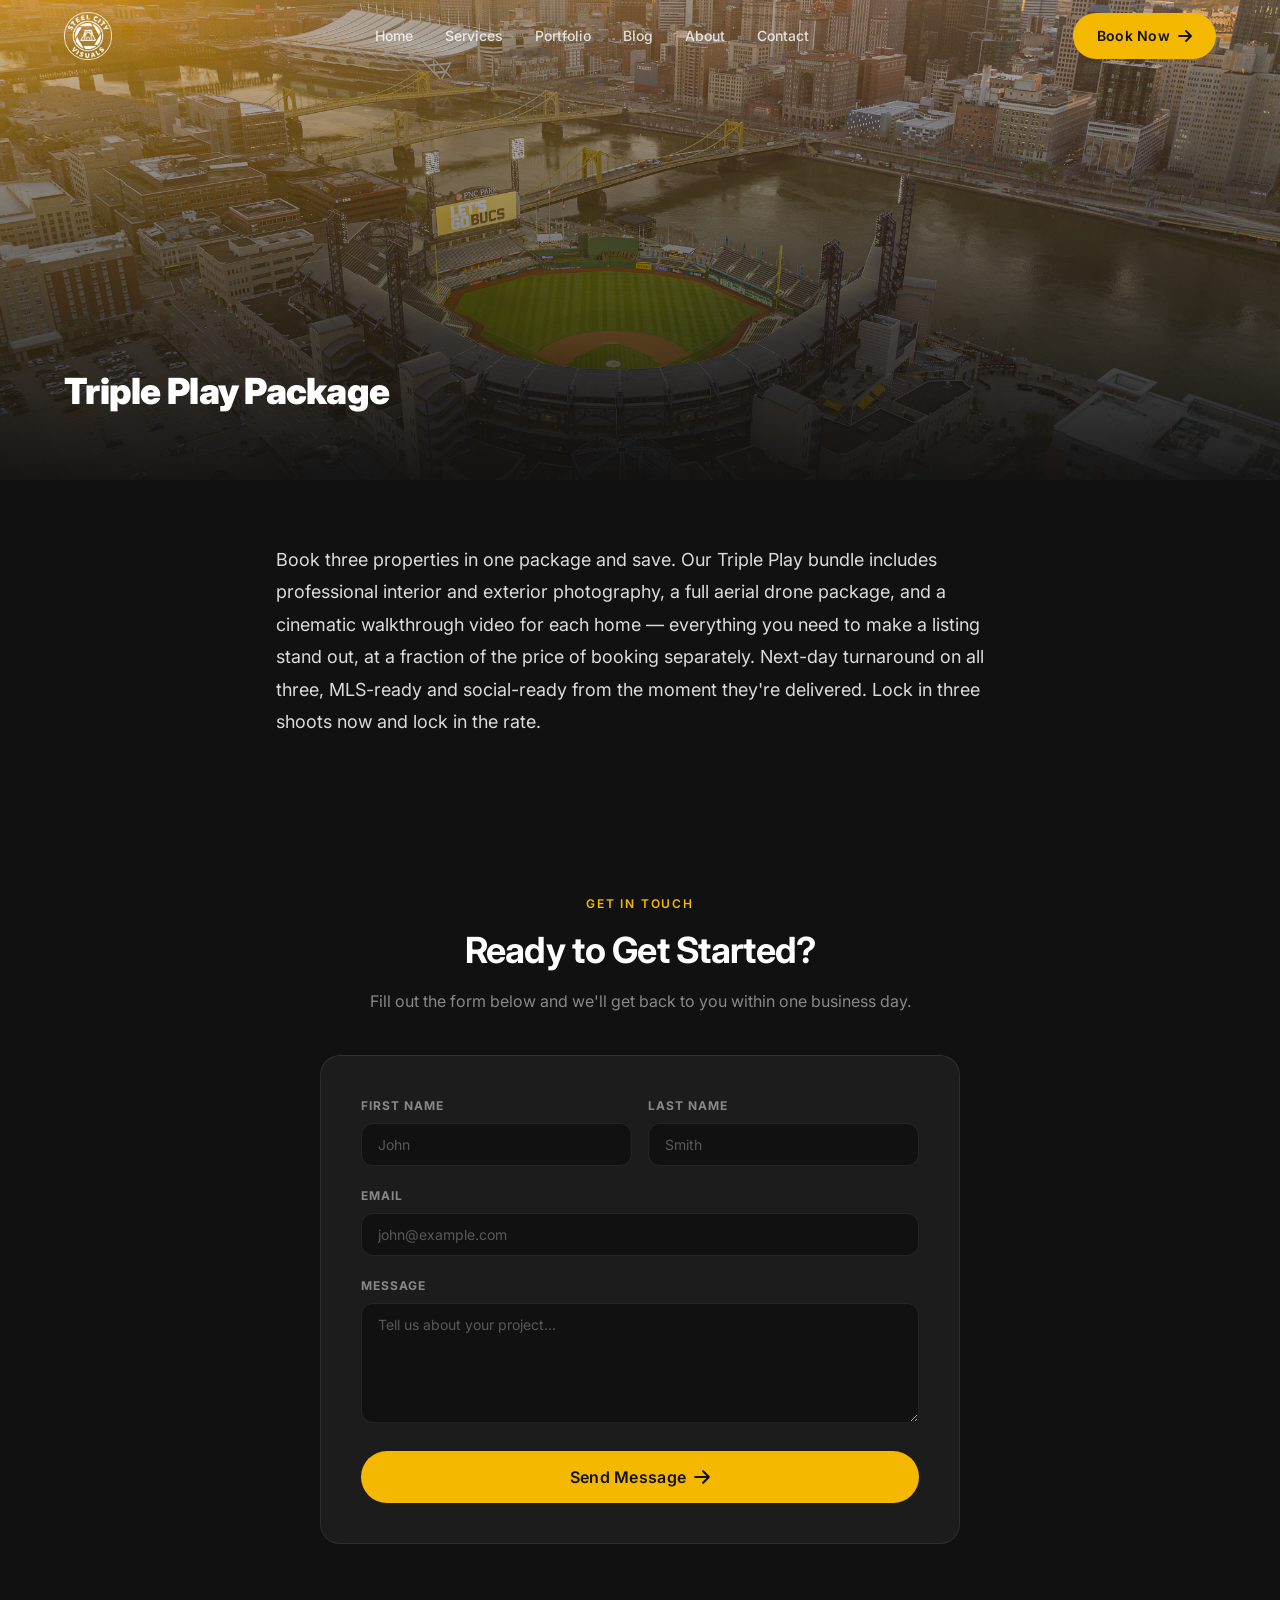
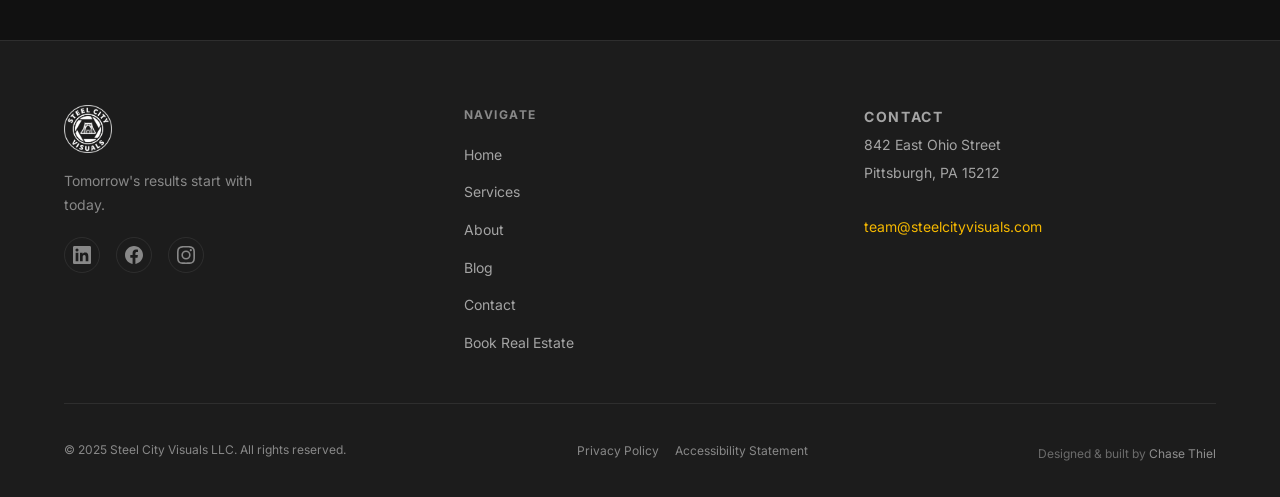
==== commit 775d3ea6: "Publish campaign page: Triple Play Package" ====
--- a/triple-play-package/index.html
+++ b/triple-play-package/index.html
@@ -5,9 +5,9 @@
   <meta name="viewport" content="width=device-width, initial-scale=1.0" />
   <meta name="robots" content="noindex" />
   <title>Triple Play Package: Steel City Visuals</title>
-  <meta name="description" id="meta-description" content="This is the triple play package!" />
+  <meta name="description" id="meta-description" content="Book three properties in one package and save. Our Triple Play bundle includes professional interior and exterior photography, a full aerial drone package, and a cinematic walkthrough video for each home — everything you need to make a listing stand out, at a fraction of the price of booking separately. Next-day turnaround on all three, MLS-ready and social-ready from the moment they&#39;re delivered. Lock in three shoots now and lock in the rate." />
   <meta property="og:title"       id="og-title"       content="Triple Play Package" />
-  <meta property="og:description" id="og-description" content="This is the triple play package!" />
+  <meta property="og:description" id="og-description" content="Book three properties in one package and save. Our Triple Play bundle includes professional interior and exterior photography, a full aerial drone package, and a cinematic walkthrough video for each home — everything you need to make a listing stand out, at a fraction of the price of booking separately. Next-day turnaround on all three, MLS-ready and social-ready from the moment they&#39;re delivered. Lock in three shoots now and lock in the rate." />
   <meta property="og:image"       id="og-image"        content="https://www.steelcityvisuals.com/assets/images/campaigns/pnc_aerial_drone.jpg" />
   <meta property="og:url"         id="og-url"          content="https://www.steelcityvisuals.com/triple-play-package" />
   <meta property="og:type" content="website" />
--- a/css/campaign.css
+++ b/css/campaign.css
@@ -0,0 +1,16 @@
+/* ── Marketing Campaign Landing Page ── */
+
+.campaign-contact {
+  max-width: 640px;
+  margin: var(--space-16) auto 0;
+}
+
+.campaign-contact__heading {
+  text-align: center;
+  margin-bottom: var(--space-8);
+}
+
+.campaign-contact__heading .contact__intro {
+  color: var(--color-muted);
+  margin-top: var(--space-3);
+}
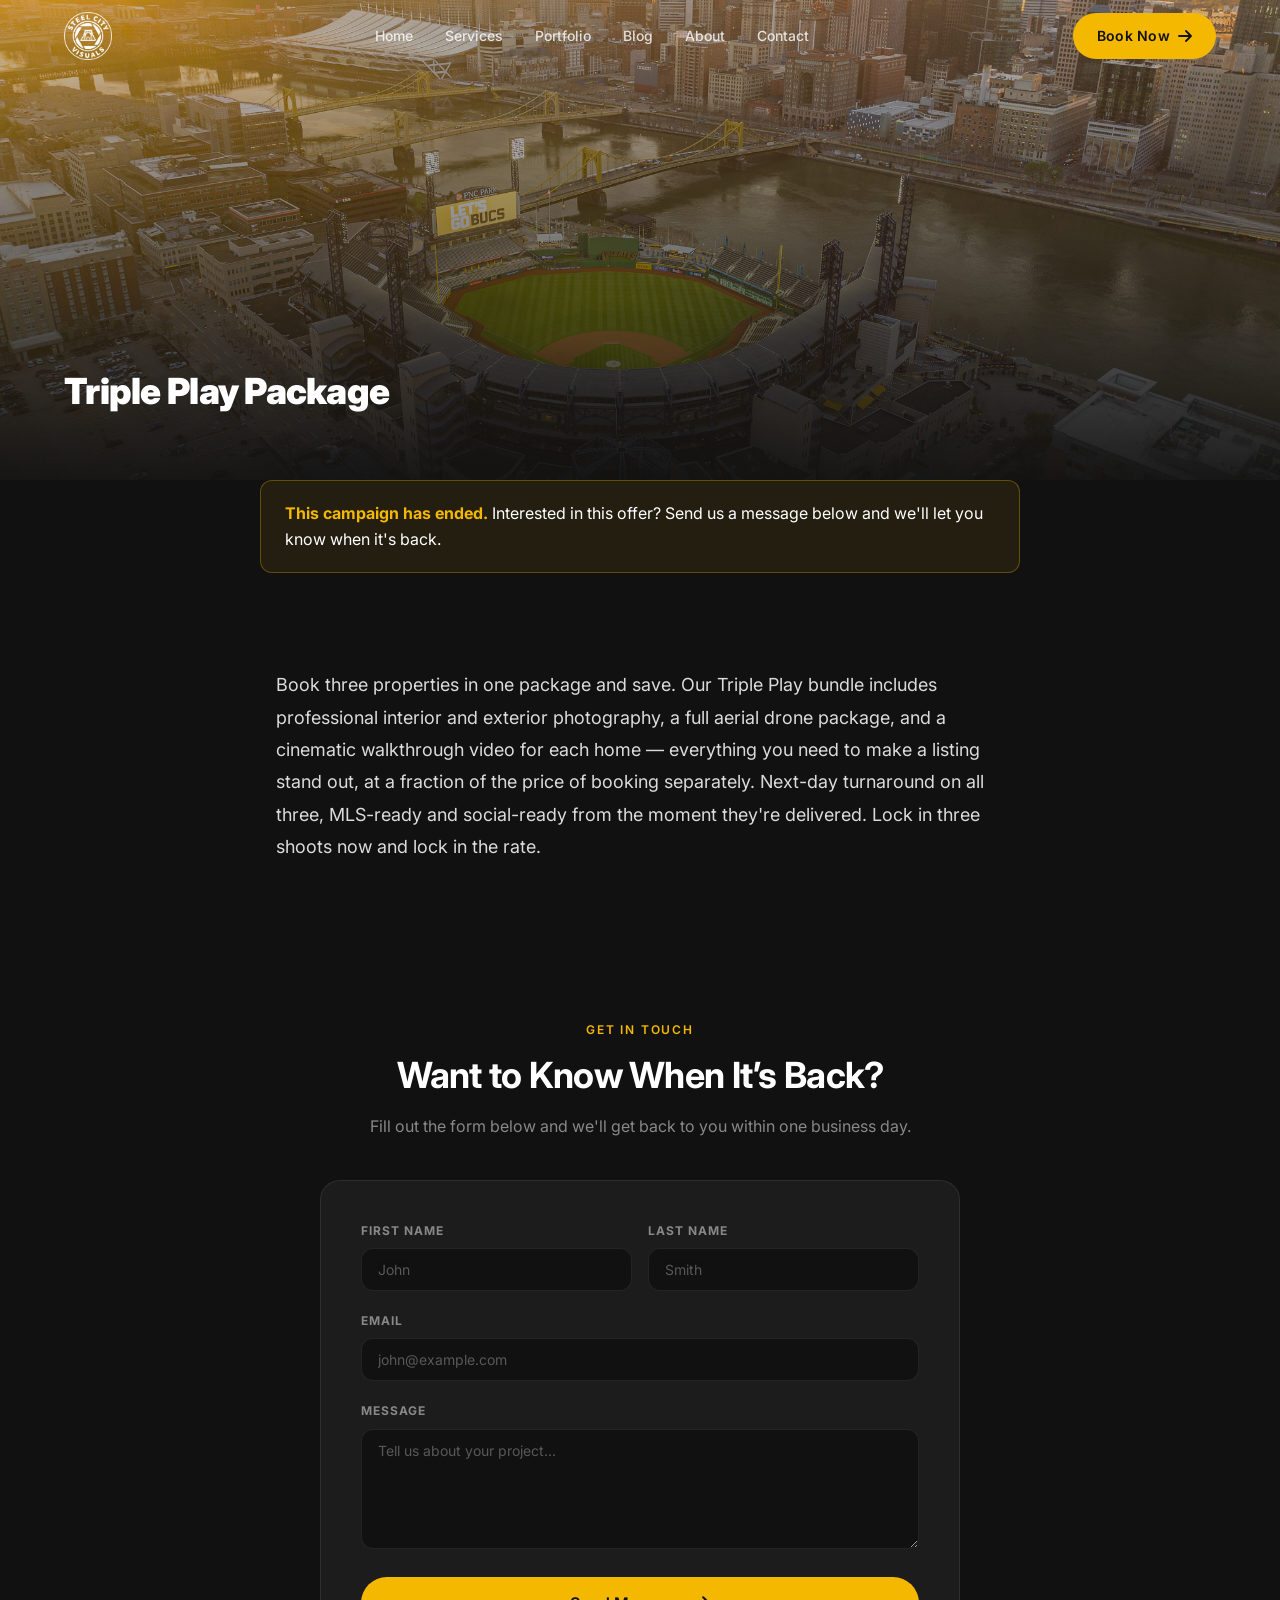
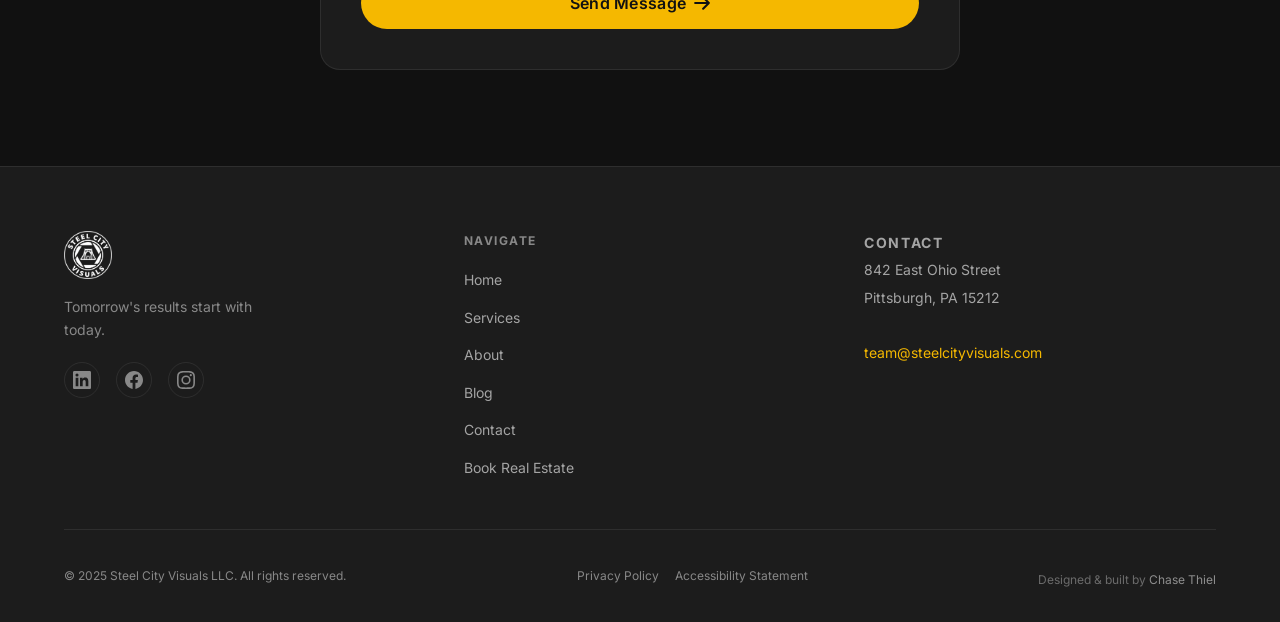
==== commit 4cff3e12: "Publish campaign page: Triple Play Package" ====
--- a/triple-play-package/index.html
+++ b/triple-play-package/index.html
@@ -109,6 +109,10 @@
       <!-- Body -->
       <div class="container post-body-wrap">
 
+        <div class="campaign-ended-banner" id="campaign-ended-banner" hidden>
+          <strong>This campaign has ended.</strong> Interested in this offer? Send us a message below and we'll let you know when it's back.
+        </div>
+
         <div class="post-body">
           <p id="campaign-description"></p>
         </div>
@@ -117,7 +121,7 @@
         <div class="campaign-contact">
           <div class="campaign-contact__heading">
             <span class="section-label">Get In Touch</span>
-            <h2 class="section-title">Ready to Get Started?</h2>
+            <h2 class="section-title" id="campaign-contact-heading">Ready to Get Started?</h2>
             <p class="contact__intro">Fill out the form below and we'll get back to you within one business day.</p>
           </div>
 
@@ -237,7 +241,7 @@
   <!-- JS -->
   <script src="/js/nav.js"></script>
   <script src="/js/admin-knock.js"></script>
-  <script src="/js/campaign.js?v=2"></script>
+  <script src="/js/campaign.js?v=3"></script>
 
 </body>
 </html>
--- a/css/campaign.css
+++ b/css/campaign.css
@@ -1,4 +1,20 @@
 /* ── Marketing Campaign Landing Page ── */
+
+.campaign-ended-banner {
+  max-width: 760px;
+  margin: 0 auto var(--space-8);
+  padding: var(--space-5) var(--space-6);
+  background: rgba(245, 184, 0, 0.08);
+  border: 1px solid rgba(245, 184, 0, 0.3);
+  border-radius: var(--radius-md);
+  color: var(--color-text);
+  font-size: var(--text-base);
+  line-height: 1.6;
+}
+
+.campaign-ended-banner strong {
+  color: var(--color-accent);
+}
 
 .campaign-contact {
   max-width: 640px;
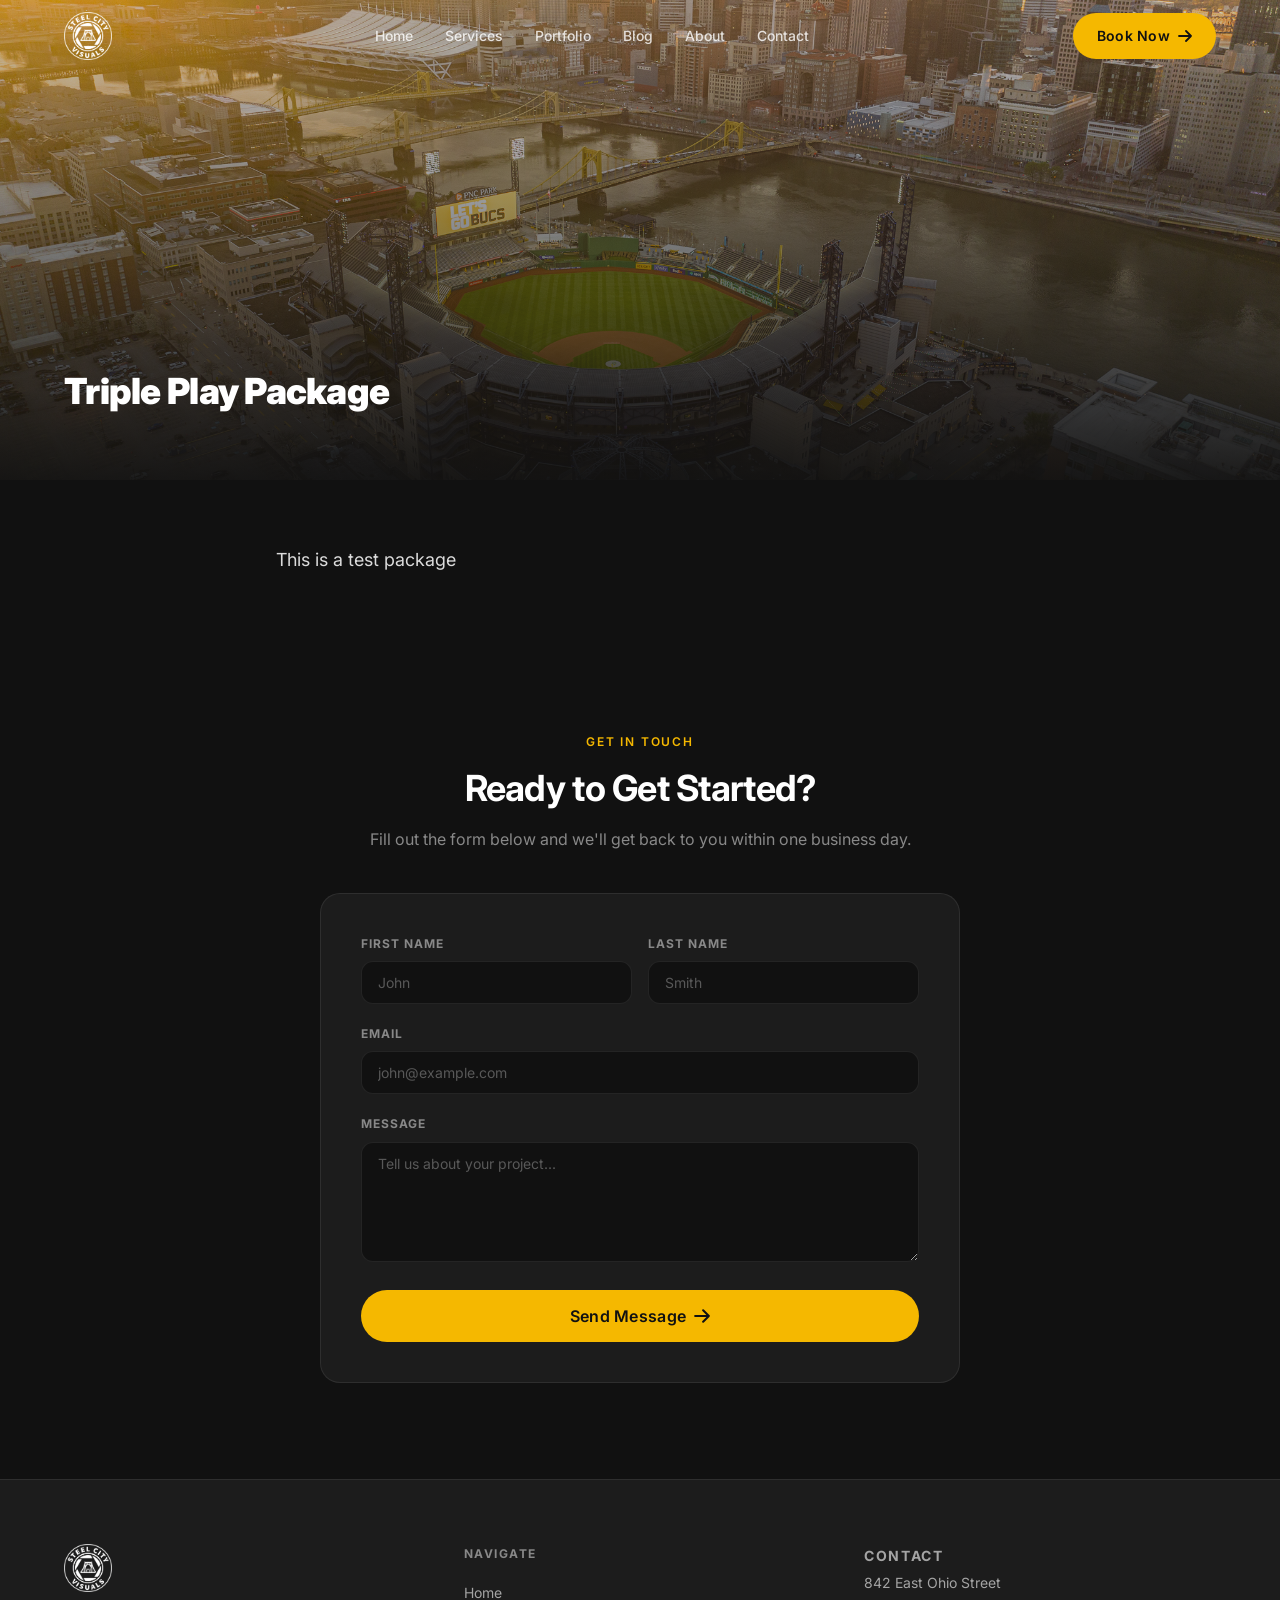
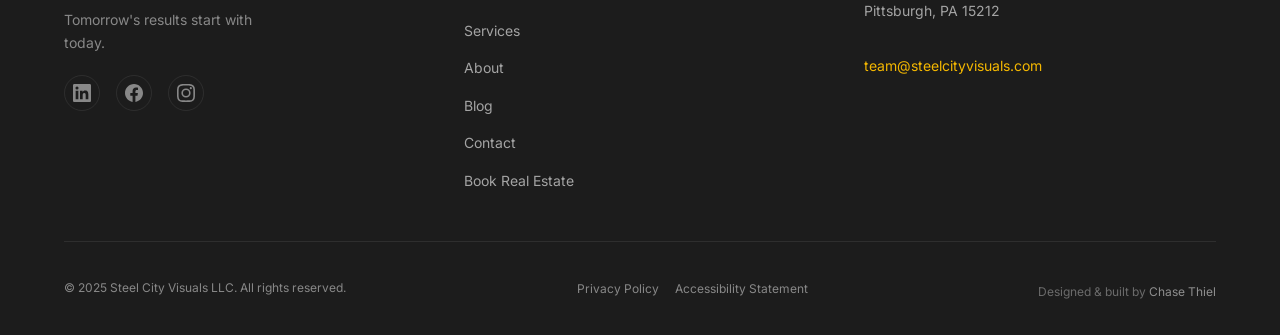
==== commit b068c11f: "Publish campaign page: Triple Play Package" ====
--- a/triple-play-package/index.html
+++ b/triple-play-package/index.html
@@ -5,9 +5,9 @@
   <meta name="viewport" content="width=device-width, initial-scale=1.0" />
   <meta name="robots" content="noindex" />
   <title>Triple Play Package: Steel City Visuals</title>
-  <meta name="description" id="meta-description" content="Book three properties in one package and save. Our Triple Play bundle includes professional interior and exterior photography, a full aerial drone package, and a cinematic walkthrough video for each home — everything you need to make a listing stand out, at a fraction of the price of booking separately. Next-day turnaround on all three, MLS-ready and social-ready from the moment they&#39;re delivered. Lock in three shoots now and lock in the rate." />
+  <meta name="description" id="meta-description" content="This is a test package" />
   <meta property="og:title"       id="og-title"       content="Triple Play Package" />
-  <meta property="og:description" id="og-description" content="Book three properties in one package and save. Our Triple Play bundle includes professional interior and exterior photography, a full aerial drone package, and a cinematic walkthrough video for each home — everything you need to make a listing stand out, at a fraction of the price of booking separately. Next-day turnaround on all three, MLS-ready and social-ready from the moment they&#39;re delivered. Lock in three shoots now and lock in the rate." />
+  <meta property="og:description" id="og-description" content="This is a test package" />
   <meta property="og:image"       id="og-image"        content="https://www.steelcityvisuals.com/assets/images/campaigns/pnc_aerial_drone.jpg" />
   <meta property="og:url"         id="og-url"          content="https://www.steelcityvisuals.com/triple-play-package" />
   <meta property="og:type" content="website" />
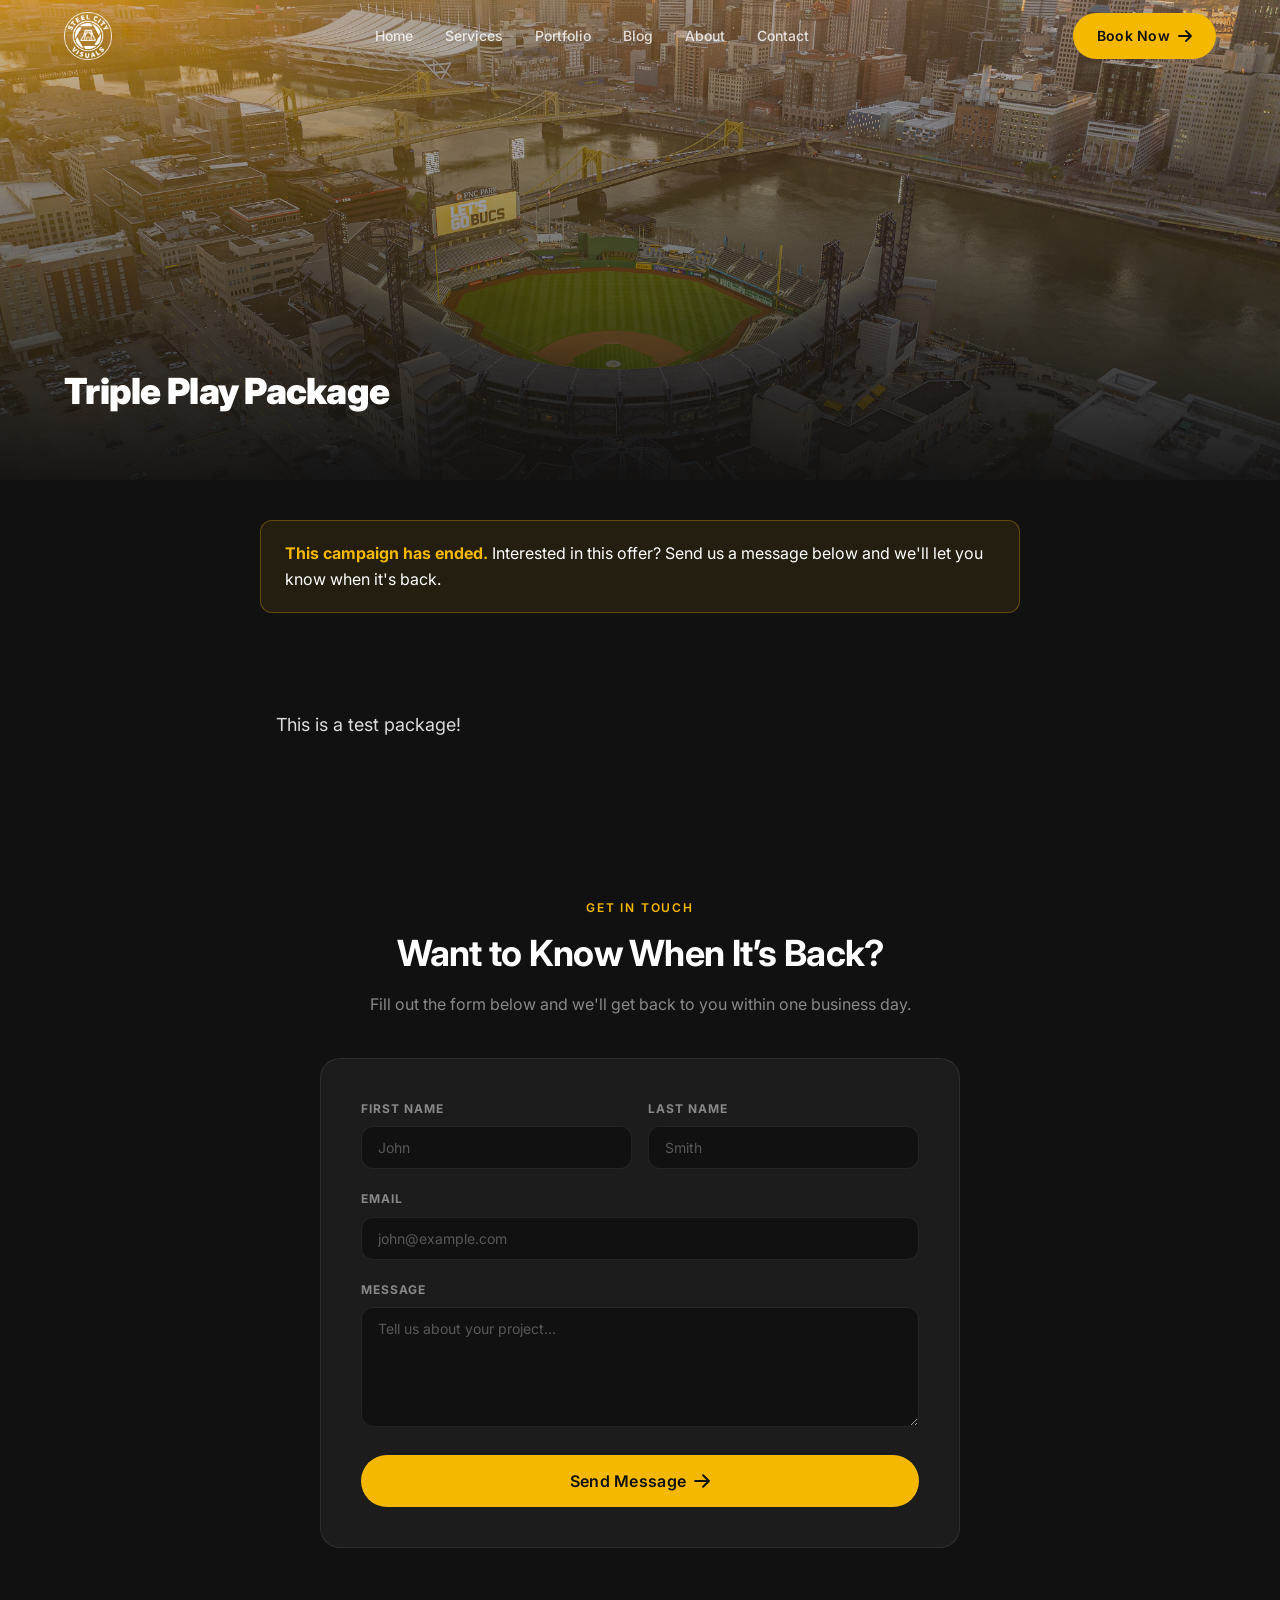
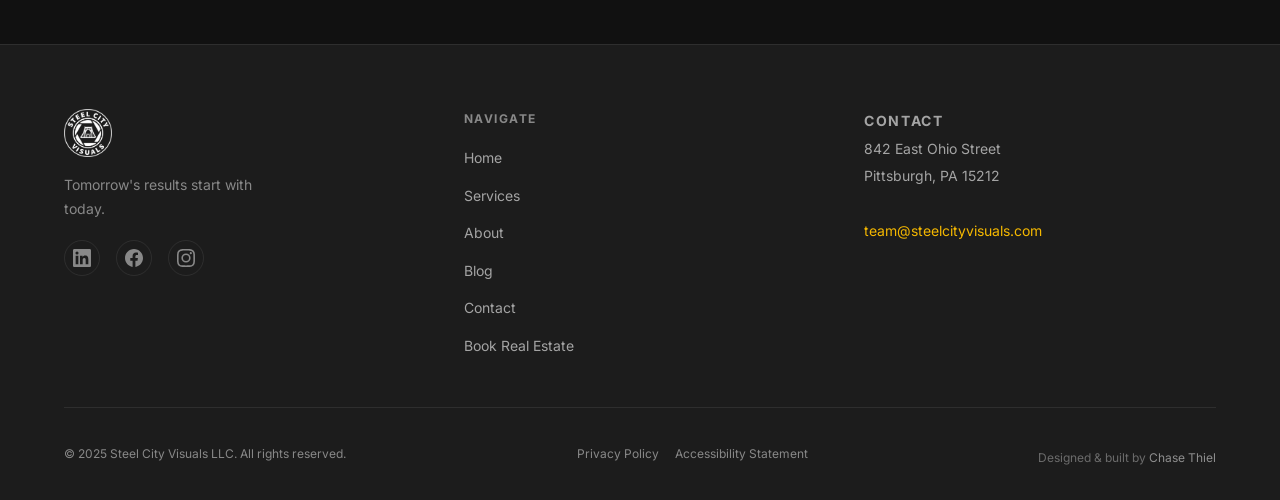
==== commit 03ace90f: "Publish campaign page: Triple Play Package" ====
--- a/triple-play-package/index.html
+++ b/triple-play-package/index.html
@@ -5,9 +5,9 @@
   <meta name="viewport" content="width=device-width, initial-scale=1.0" />
   <meta name="robots" content="noindex" />
   <title>Triple Play Package: Steel City Visuals</title>
-  <meta name="description" id="meta-description" content="This is a test package" />
+  <meta name="description" id="meta-description" content="This is a test package!" />
   <meta property="og:title"       id="og-title"       content="Triple Play Package" />
-  <meta property="og:description" id="og-description" content="This is a test package" />
+  <meta property="og:description" id="og-description" content="This is a test package!" />
   <meta property="og:image"       id="og-image"        content="https://www.steelcityvisuals.com/assets/images/campaigns/pnc_aerial_drone.jpg" />
   <meta property="og:url"         id="og-url"          content="https://www.steelcityvisuals.com/triple-play-package" />
   <meta property="og:type" content="website" />
--- a/css/campaign.css
+++ b/css/campaign.css
@@ -2,7 +2,7 @@
 
 .campaign-ended-banner {
   max-width: 760px;
-  margin: 0 auto var(--space-8);
+  margin: var(--space-10) auto var(--space-8);
   padding: var(--space-5) var(--space-6);
   background: rgba(245, 184, 0, 0.08);
   border: 1px solid rgba(245, 184, 0, 0.3);
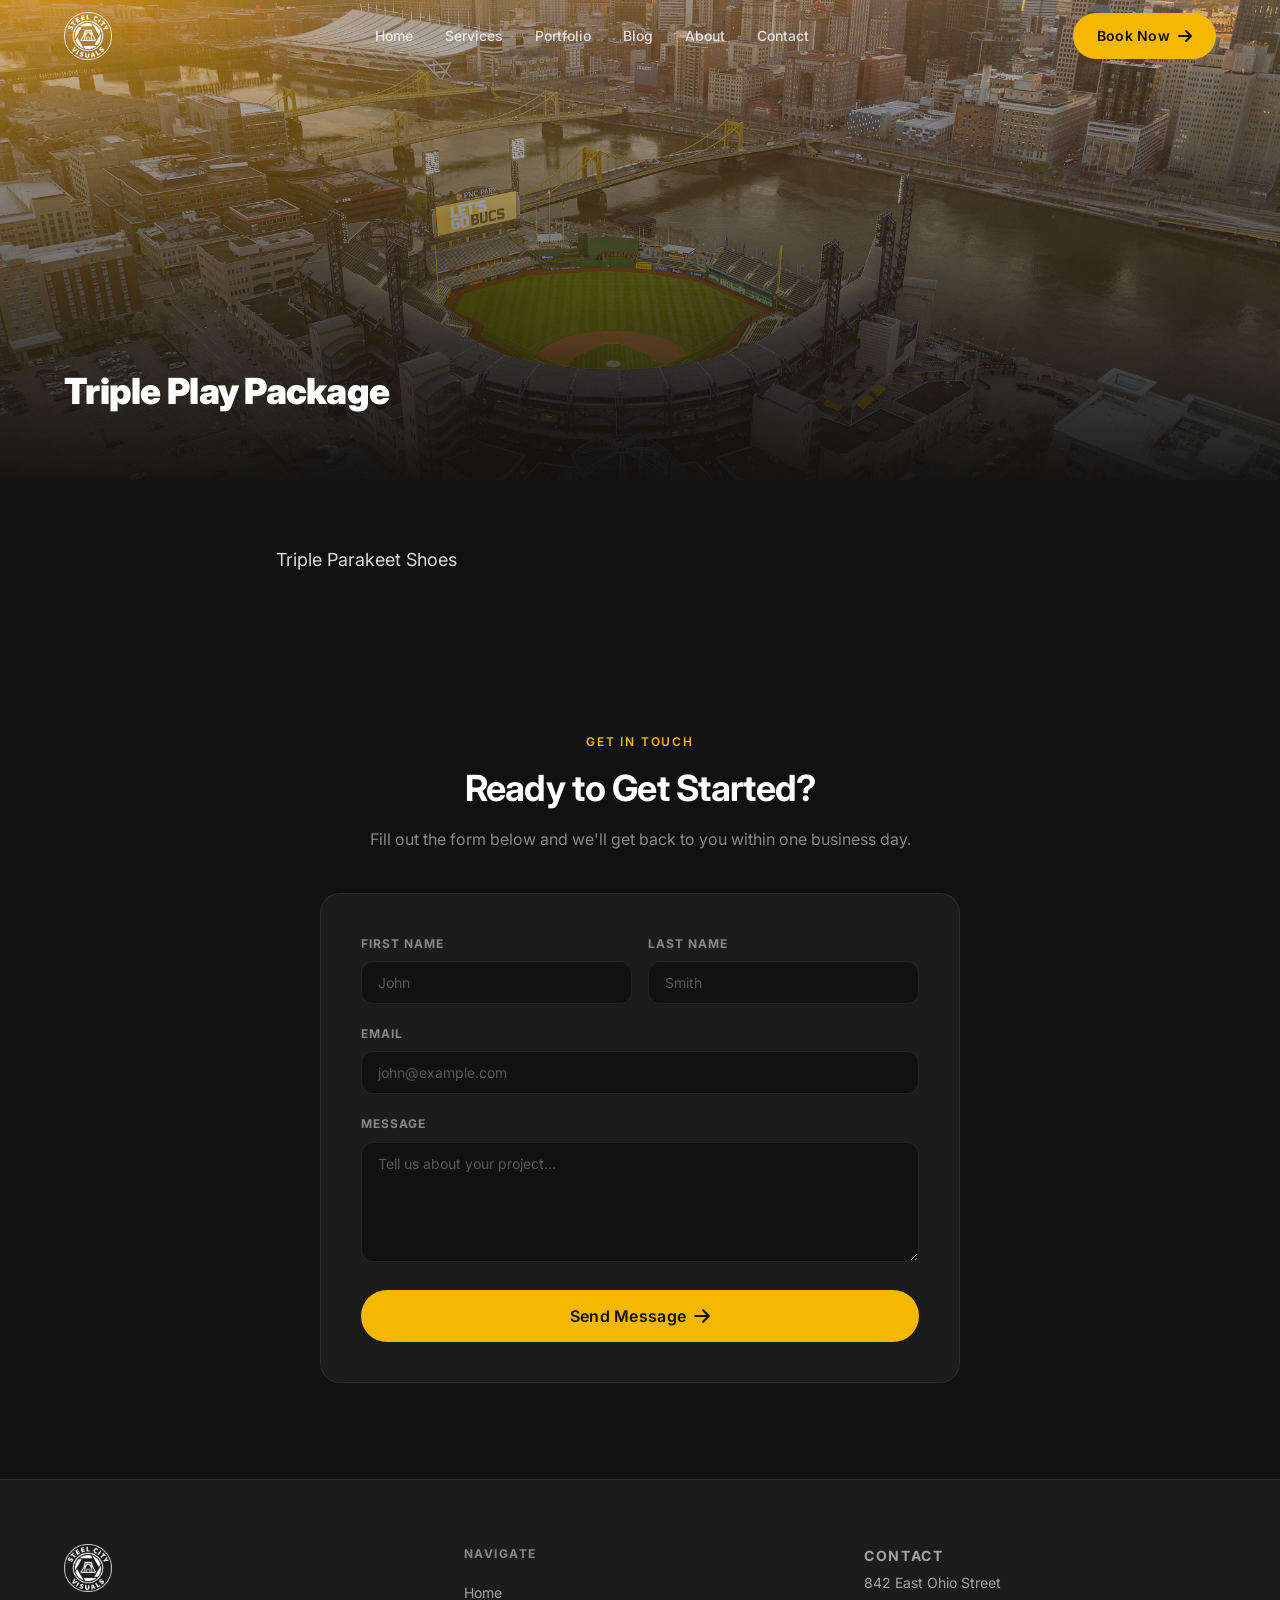
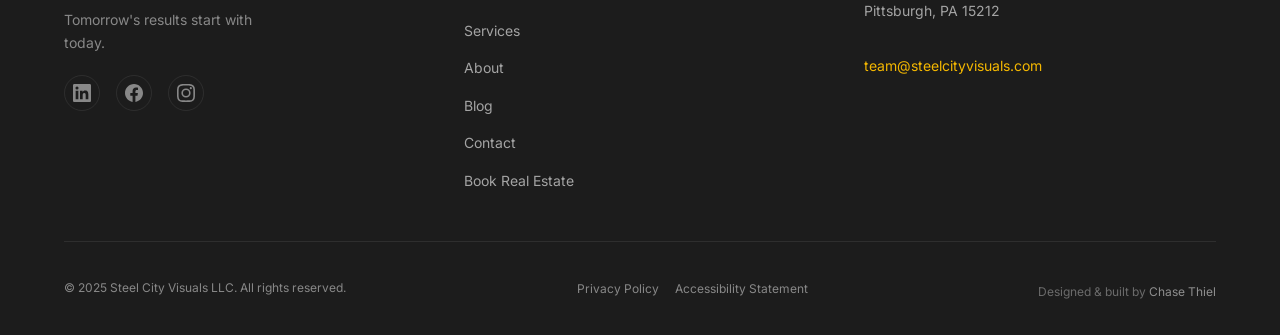
==== commit cb622f23: "Publish campaign page: Triple Play Package" ====
--- a/triple-play-package/index.html
+++ b/triple-play-package/index.html
@@ -5,9 +5,9 @@
   <meta name="viewport" content="width=device-width, initial-scale=1.0" />
   <meta name="robots" content="noindex" />
   <title>Triple Play Package: Steel City Visuals</title>
-  <meta name="description" id="meta-description" content="This is a test package!" />
+  <meta name="description" id="meta-description" content="Triple Parakeet Shoes" />
   <meta property="og:title"       id="og-title"       content="Triple Play Package" />
-  <meta property="og:description" id="og-description" content="This is a test package!" />
+  <meta property="og:description" id="og-description" content="Triple Parakeet Shoes" />
   <meta property="og:image"       id="og-image"        content="https://www.steelcityvisuals.com/assets/images/campaigns/pnc_aerial_drone.jpg" />
   <meta property="og:url"         id="og-url"          content="https://www.steelcityvisuals.com/triple-play-package" />
   <meta property="og:type" content="website" />
@@ -24,7 +24,7 @@
   <link rel="stylesheet" href="/css/layout.css" />
   <link rel="stylesheet" href="/css/components.css" />
   <link rel="stylesheet" href="/css/blog.css" />
-  <link rel="stylesheet" href="/css/campaign.css" />
+  <link rel="stylesheet" href="/css/campaign.css?v=2" />
 </head>
 <body>
 
